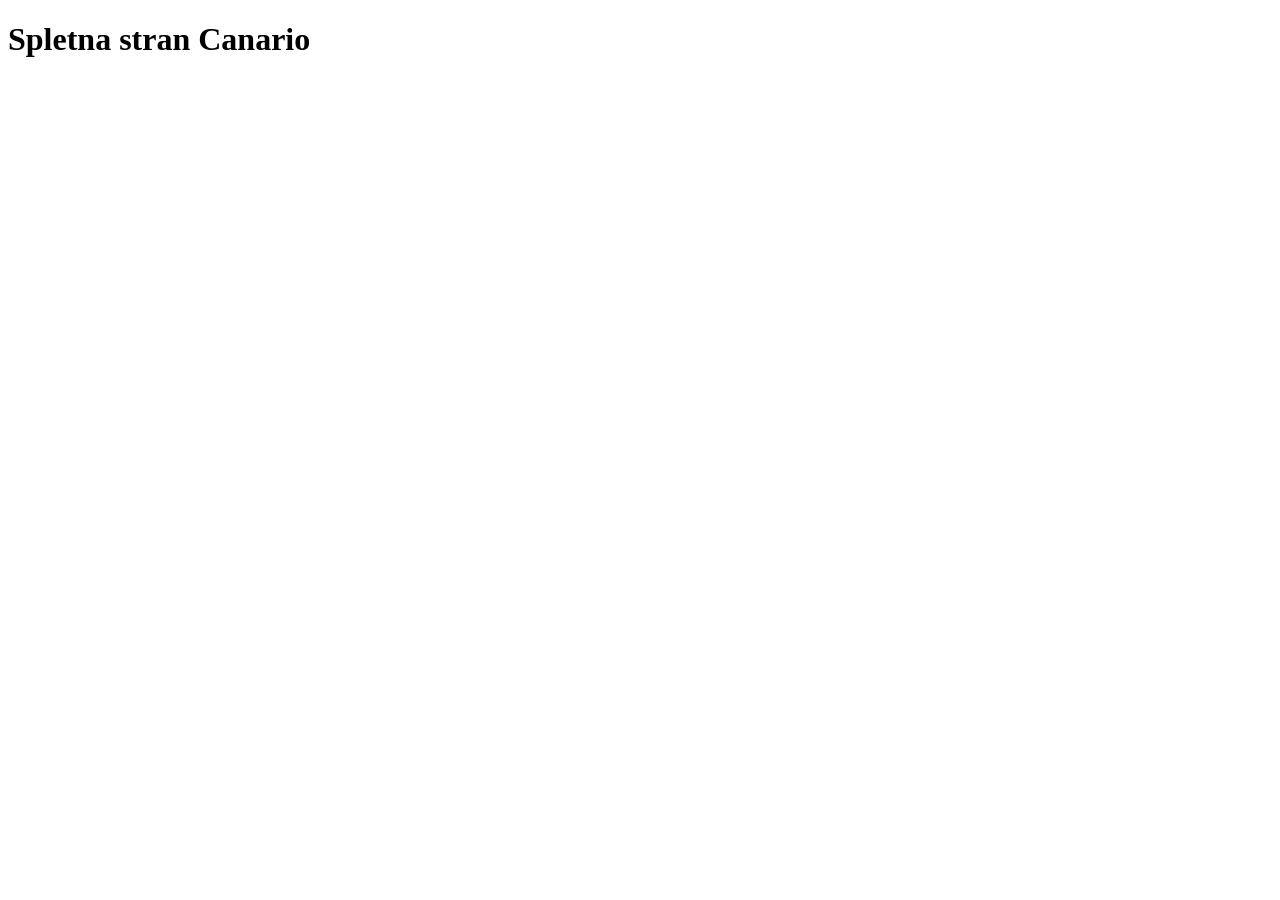
==== index.html @ 7b40530b "first commit" ====
<!DOCTYPE html>
<html lang="en">
<head>
    <meta charset="UTF-8">
    <meta name="viewport" content="width=device-width, initial-scale=1.0">
    <title>Canario</title>
</head>
<body>
    <h1>Spletna stran Canario</h1>
</body>
</html>
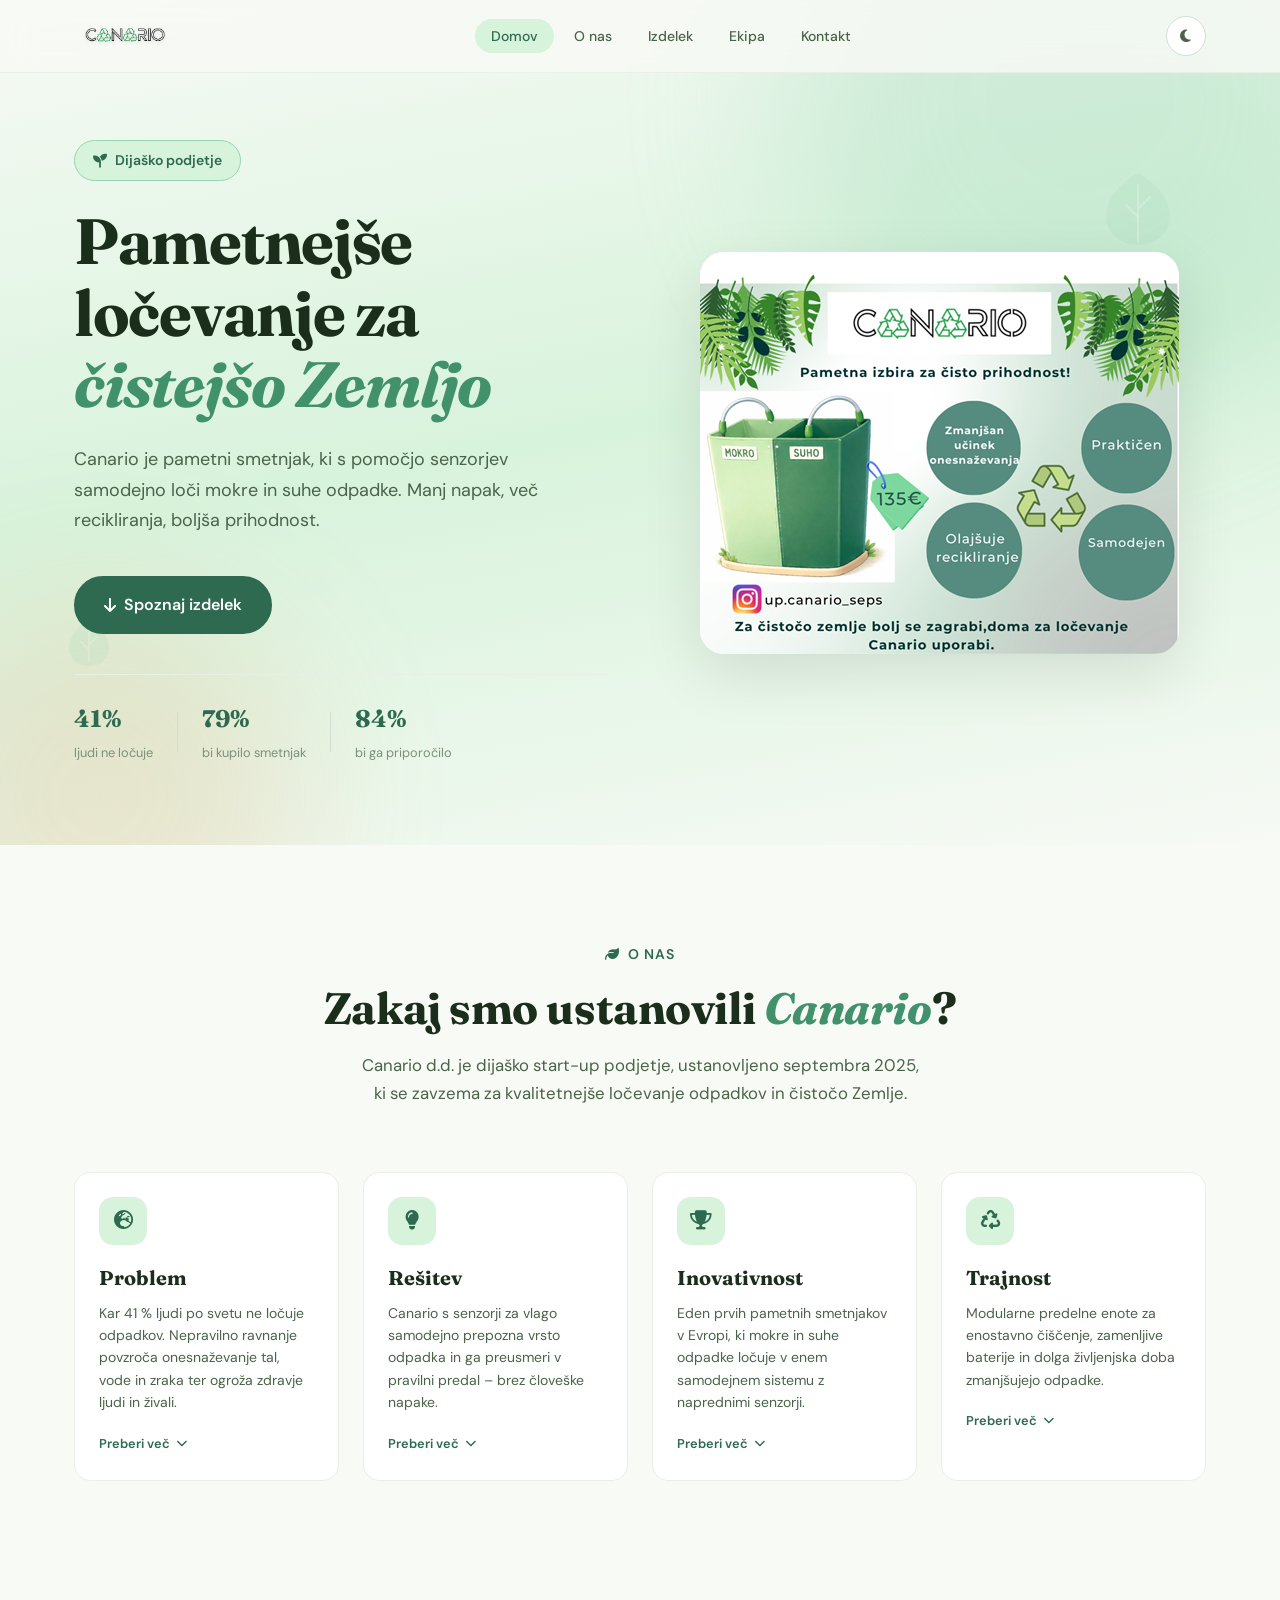
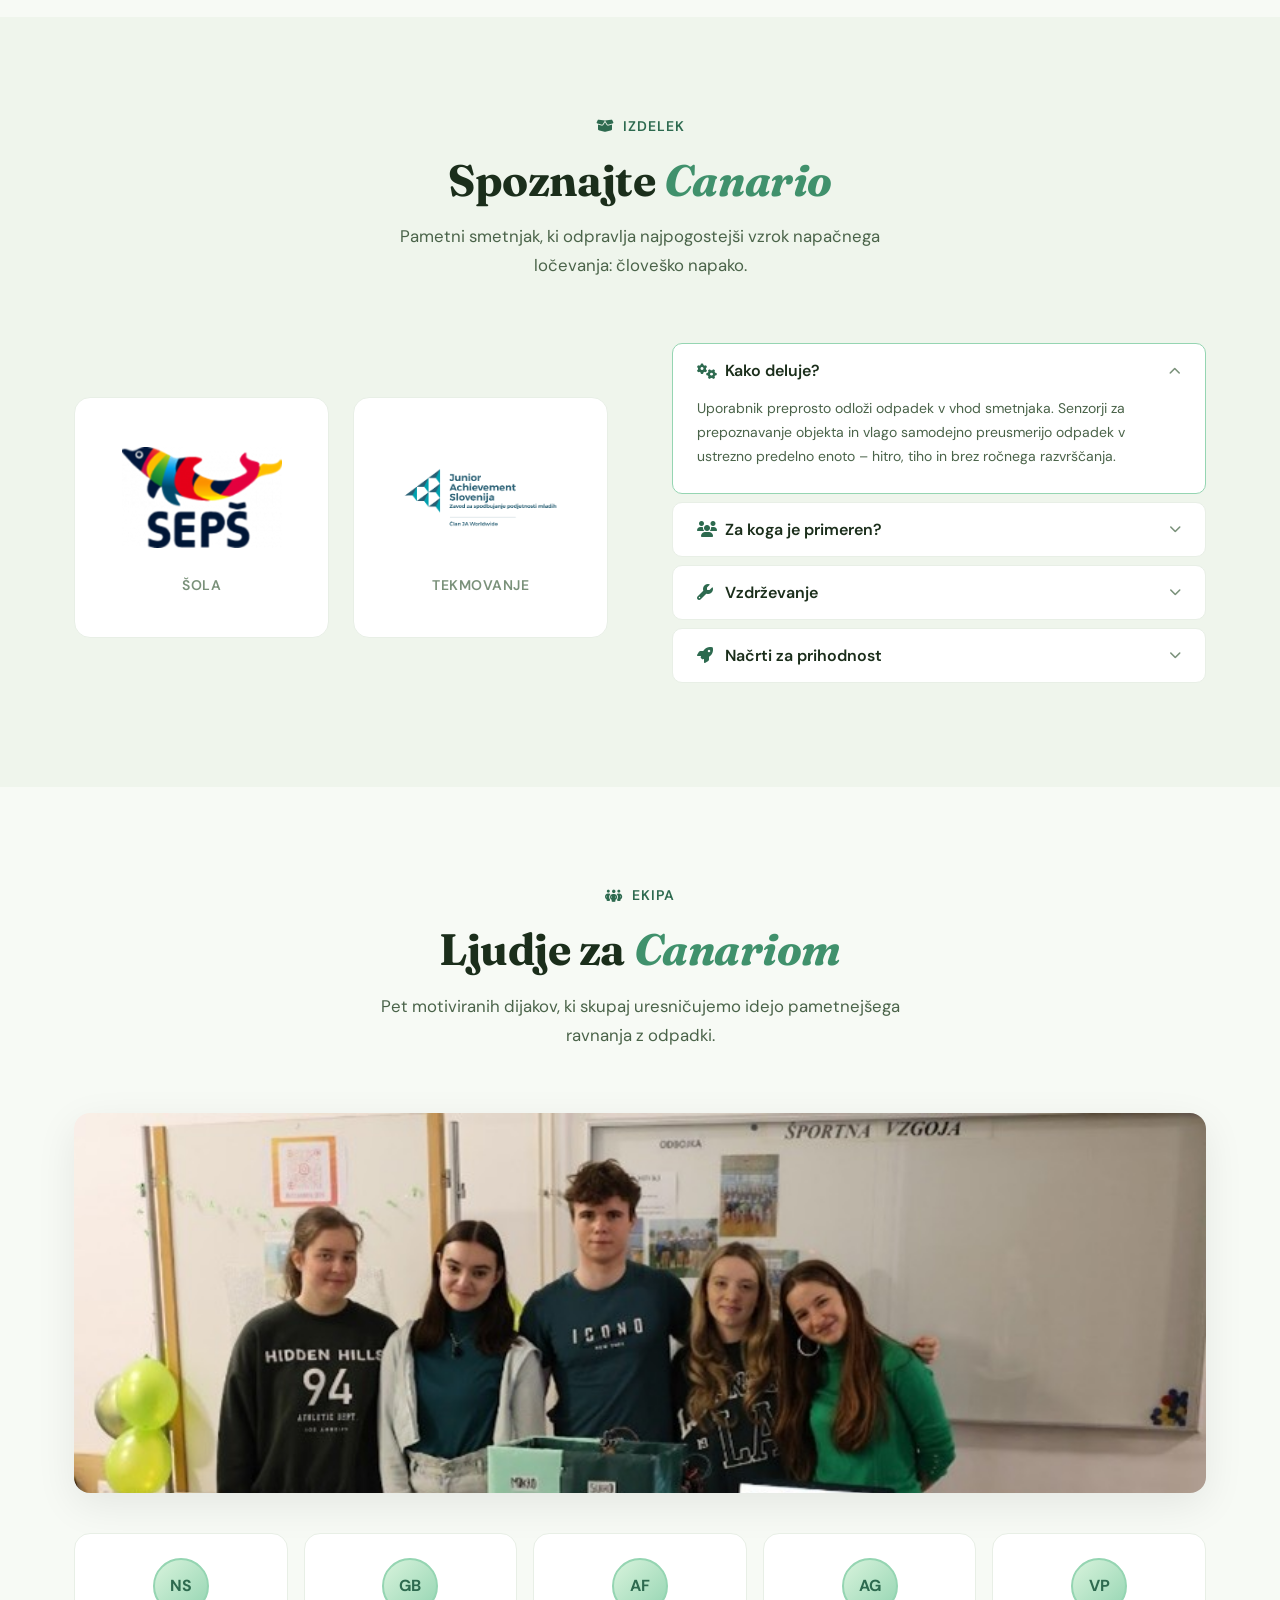
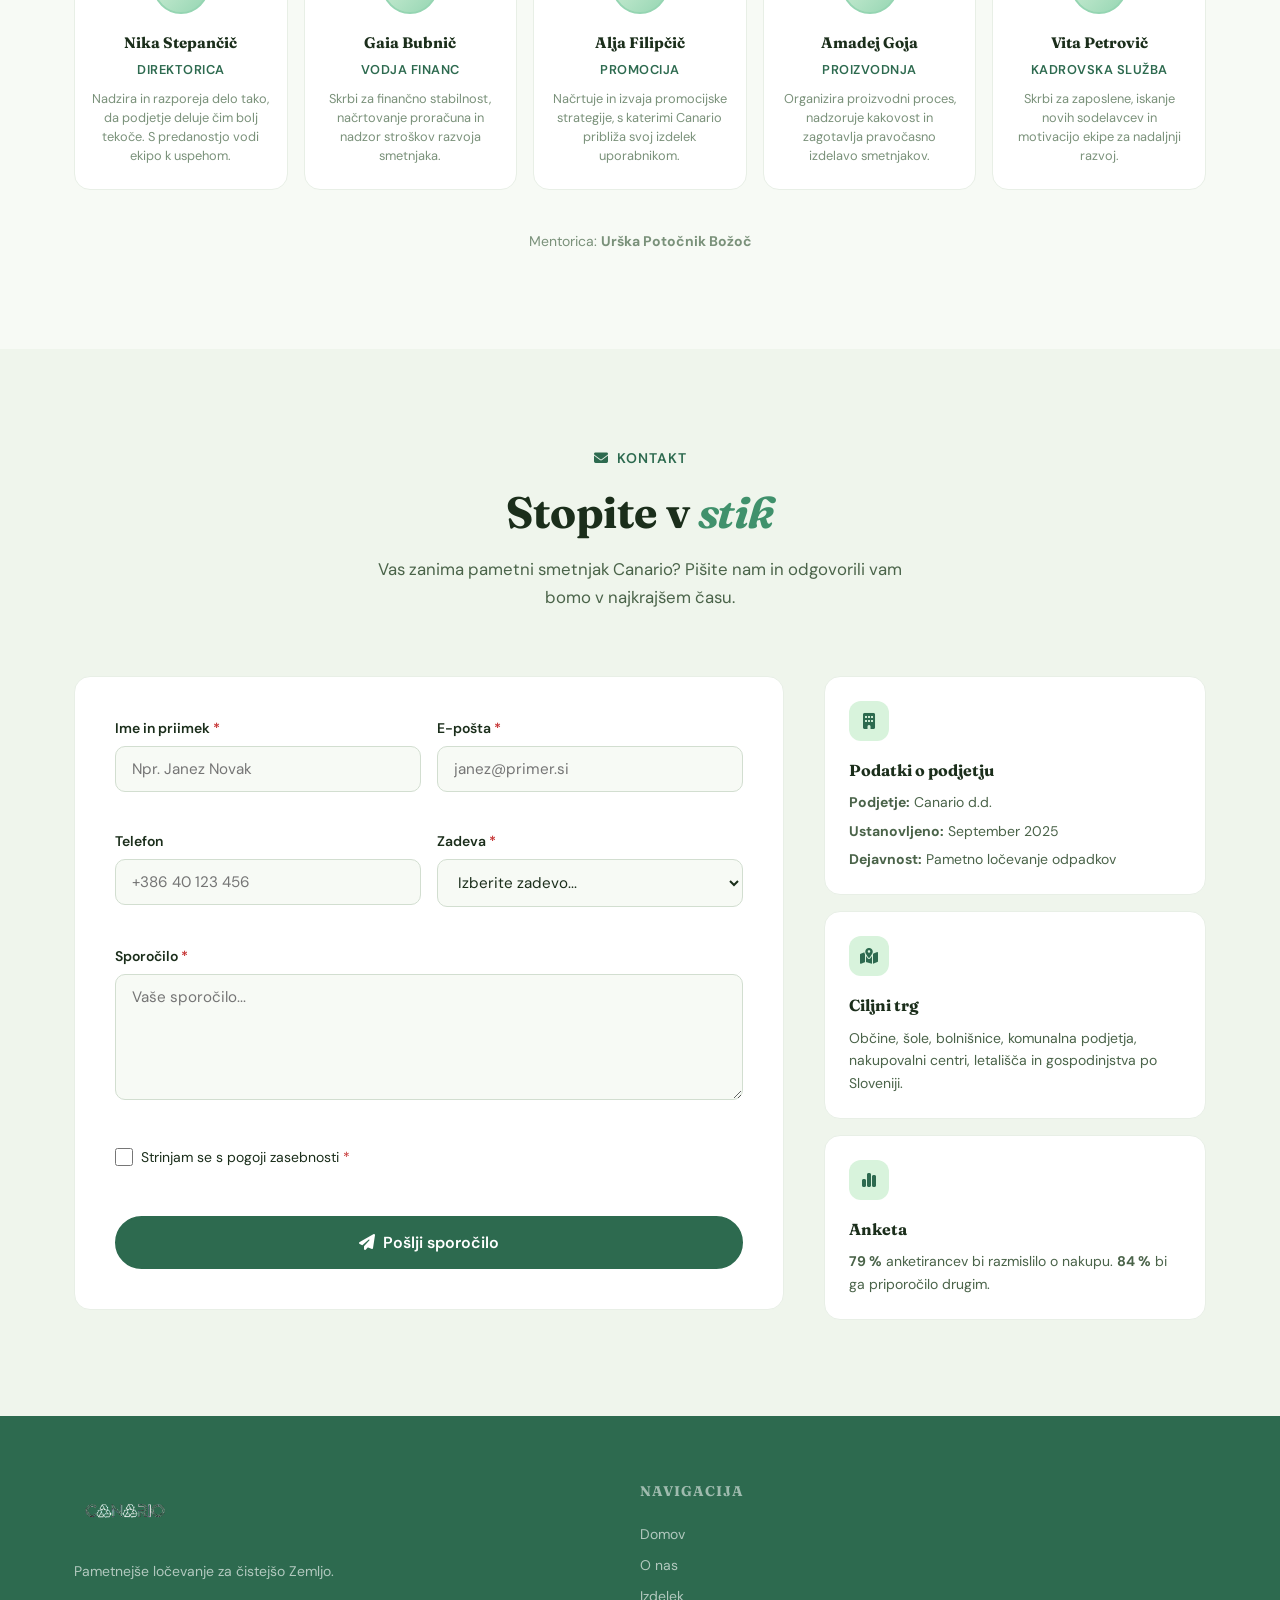
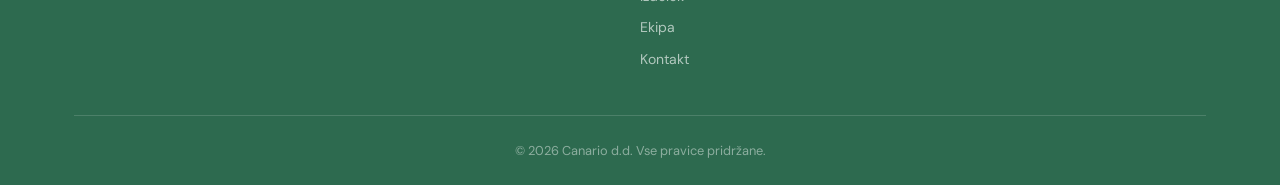
==== commit 24170a09: "canario" ====
--- a/index.html
+++ b/index.html
@@ -1,11 +1,380 @@
 <!DOCTYPE html>
-<html lang="en">
+<html lang="sl" data-theme="light">
 <head>
     <meta charset="UTF-8">
     <meta name="viewport" content="width=device-width, initial-scale=1.0">
-    <title>Canario</title>
+    <title>Canario – Pametni smetnjak za čistejšo Zemljo</title>
+    <link rel="preconnect" href="https://fonts.googleapis.com">
+    <link rel="preconnect" href="https://fonts.gstatic.com" crossorigin>
+    <link href="https://fonts.googleapis.com/css2?family=DM+Sans:ital,wght@0,400;0,500;0,600;0,700;1,400&family=Fraunces:ital,opsz,wght@0,9..144,400;0,9..144,600;0,9..144,700;0,9..144,800;1,9..144,400&display=swap" rel="stylesheet">
+    <link rel="stylesheet" href="https://cdnjs.cloudflare.com/ajax/libs/font-awesome/6.5.1/css/all.min.css">
+    <link rel="stylesheet" href="styles.css">
 </head>
 <body>
-    <h1>Spletna stran Canario</h1>
+
+<!-- ===== HEADER ===== -->
+<header class="header" id="header">
+    <nav class="nav container">
+        <a href="#domov" class="nav__logo">
+            <img src="assets/logo_1-removebg-preview.png" alt="Canario logotip" class="nav__logo-img">
+        </a>
+
+        <ul class="nav__links" id="navLinks">
+            <li><a href="#domov" class="nav__link">Domov</a></li>
+            <li><a href="#o-nas" class="nav__link">O nas</a></li>
+            <li><a href="#izdelek" class="nav__link">Izdelek</a></li>
+            <li><a href="#ekipa" class="nav__link">Ekipa</a></li>
+            <li><a href="#kontakt" class="nav__link">Kontakt</a></li>
+        </ul>
+
+        <div class="nav__actions">
+            <button class="nav__icon-btn" id="themeToggle" aria-label="Preklop teme">
+                <i class="fa-solid fa-moon" id="themeIcon"></i>
+            </button>
+            <button class="nav__hamburger" id="hamburger" aria-label="Odpri meni">
+                <span></span>
+                <span></span>
+                <span></span>
+            </button>
+        </div>
+    </nav>
+</header>
+
+<!-- ===== HERO ===== -->
+<section id="domov" class="hero">
+    <div class="hero__bg-shapes">
+        <div class="hero__blob hero__blob--1"></div>
+        <div class="hero__blob hero__blob--2"></div>
+        <div class="hero__leaf hero__leaf--1">
+            <svg viewBox="0 0 80 80" fill="none"><path d="M40 4C40 4 8 20 8 48c0 16 14 28 32 28s32-12 32-28C72 20 40 4 40 4z" fill="currentColor"/><path d="M40 16v56M28 36l12 12M52 28L40 40" stroke="var(--bg)" stroke-width="2" stroke-linecap="round"/></svg>
+        </div>
+        <div class="hero__leaf hero__leaf--2">
+            <svg viewBox="0 0 60 60" fill="none"><path d="M30 2C30 2 6 14 6 36c0 12 10 22 24 22s24-10 24-22C54 14 30 2 30 2z" fill="currentColor"/><path d="M30 10v42M20 28l10 10M40 22L30 32" stroke="var(--bg)" stroke-width="1.5" stroke-linecap="round"/></svg>
+        </div>
+    </div>
+    <div class="container hero__inner">
+        <div class="hero__text" data-animate="fade-up">
+            <span class="hero__badge"><i class="fa-solid fa-seedling"></i> Dijaško podjetje</span>
+            <h1 class="hero__title">Pametnejše ločevanje za <em>čistejšo Zemljo</em></h1>
+            <p class="hero__desc">Canario je pametni smetnjak, ki s pomočjo senzorjev samodejno loči mokre in suhe odpadke. Manj napak, več recikliranja, boljša prihodnost.</p>
+            <div class="hero__ctas">
+                <a href="#izdelek" class="btn btn--primary">
+                    <i class="fa-solid fa-arrow-down"></i> Spoznaj izdelek
+                </a>
+            </div>
+            <div class="hero__stats">
+                <div class="hero__stat">
+                    <strong>41%</strong>
+                    <span>ljudi ne ločuje</span>
+                </div>
+                <div class="hero__stat-divider"></div>
+                <div class="hero__stat">
+                    <strong>79%</strong>
+                    <span>bi kupilo smetnjak</span>
+                </div>
+                <div class="hero__stat-divider"></div>
+                <div class="hero__stat">
+                    <strong>84%</strong>
+                    <span>bi ga priporočilo</span>
+                </div>
+            </div>
+        </div>
+        <div class="hero__visual" data-animate="fade-up" data-delay="200">
+            <div class="hero__image-wrap">
+                <img src="assets/promo.png" alt="Canario pametni smetnjak">
+            </div>
+        </div>
+    </div>
+</section>
+
+<!-- ===== O NAS ===== -->
+<section id="o-nas" class="section">
+    <div class="container">
+        <div class="section-header" data-animate="fade-up">
+            <span class="section-header__label"><i class="fa-solid fa-leaf"></i> O nas</span>
+            <h2 class="section-header__title">Zakaj smo ustanovili <em>Canario</em>?</h2>
+            <p class="section-header__desc">Canario d.d. je dijaško start-up podjetje, ustanovljeno septembra 2025, ki se zavzema za kvalitetnejše ločevanje odpadkov in čistočo Zemlje.</p>
+        </div>
+
+        <div class="features-grid" data-animate="fade-up" data-delay="100">
+            <div class="feature-card">
+                <div class="feature-card__icon">
+                    <i class="fa-solid fa-earth-europe"></i>
+                </div>
+                <h3 class="feature-card__title">Problem</h3>
+                <p class="feature-card__text">Kar 41 % ljudi po svetu ne ločuje odpadkov. Nepravilno ravnanje povzroča onesnaževanje tal, vode in zraka ter ogroža zdravje ljudi in živali.</p>
+                <button class="feature-card__toggle" data-toggle="problem-detail">Preberi več <i class="fa-solid fa-chevron-down"></i></button>
+                <div class="feature-card__detail" id="problem-detail">
+                    <p>Ko se različni odpadki mešajo in razpadajo na odlagališčih ali v naravi, iz njih nastanejo škodljive snovi, ki poniknejo v zemljo. Dež lahko iz mešanih odpadkov izpira kemikalije, ki nato pridejo v podtalnico, reke ali morje. Živali lahko pridejo v stik z odpadki, jih zaužijejo ali se vanje zapletejo.</p>
+                </div>
+            </div>
+            <div class="feature-card">
+                <div class="feature-card__icon">
+                    <i class="fa-solid fa-lightbulb"></i>
+                </div>
+                <h3 class="feature-card__title">Rešitev</h3>
+                <p class="feature-card__text">Canario s senzorji za vlago samodejno prepozna vrsto odpadka in ga preusmeri v pravilni predal – brez človeške napake.</p>
+                <button class="feature-card__toggle" data-toggle="resitev-detail">Preberi več <i class="fa-solid fa-chevron-down"></i></button>
+                <div class="feature-card__detail" id="resitev-detail">
+                    <p>Uporabnik preprosto odloži odpadek v vhod smetnjaka, senzorji pa ga samodejno preusmerijo v ustrezno predelno enoto. Sistem deluje hitro, tiho in brez potrebe po ročnem razvrščanju. Primeren je za domačo rabo, šole, bolnišnice, pisarne in javne ustanove.</p>
+                </div>
+            </div>
+            <div class="feature-card">
+                <div class="feature-card__icon">
+                    <i class="fa-solid fa-trophy"></i>
+                </div>
+                <h3 class="feature-card__title">Inovativnost</h3>
+                <p class="feature-card__text">Eden prvih pametnih smetnjakov v Evropi, ki mokre in suhe odpadke ločuje v enem samodejnem sistemu z naprednimi senzorji.</p>
+                <button class="feature-card__toggle" data-toggle="inovativnost-detail">Preberi več <i class="fa-solid fa-chevron-down"></i></button>
+                <div class="feature-card__detail" id="inovativnost-detail">
+                    <p>Canario je eden prvih pametnih smetnjakov, ki ločevanje mokre in suhe odpadke v enem samodejnem sistemu. Napredni senzorji omogočajo natančno prepoznavanje odpadkov. Prilagodljiv dizajn omogoča uporabo v majhnih gospodinjstvih in v večjih ustanovah.</p>
+                </div>
+            </div>
+            <div class="feature-card">
+                <div class="feature-card__icon">
+                    <i class="fa-solid fa-recycle"></i>
+                </div>
+                <h3 class="feature-card__title">Trajnost</h3>
+                <p class="feature-card__text">Modularne predelne enote za enostavno čiščenje, zamenljive baterije in dolga življenjska doba zmanjšujejo odpadke.</p>
+                <button class="feature-card__toggle" data-toggle="trajnost-detail">Preberi več <i class="fa-solid fa-chevron-down"></i></button>
+                <div class="feature-card__detail" id="trajnost-detail">
+                    <p>Predelne enote so modularne – hitro in preprosto se jih odstrani za praznjenje ali čiščenje. Napredna tehnologija deluje na baterije, ki jih je mogoče zamenjati, kar zagotavlja zanesljiv sistem skozi leta uporabe.</p>
+                </div>
+            </div>
+        </div>
+
+    </div>
+</section>
+
+<!-- ===== IZDELEK ===== -->
+<section id="izdelek" class="section section--tinted">
+    <div class="container">
+        <div class="section-header" data-animate="fade-up">
+            <span class="section-header__label"><i class="fa-solid fa-box-open"></i> Izdelek</span>
+            <h2 class="section-header__title">Spoznajte <em>Canario</em></h2>
+            <p class="section-header__desc">Pametni smetnjak, ki odpravlja najpogostejši vzrok napačnega ločevanja: človeško napako.</p>
+        </div>
+
+        <div class="product-layout" data-animate="fade-up" data-delay="100">
+            <div class="product-image">
+                <div class="product-image__logos">
+                    <div class="product-image__logo-item">
+                        <img src="assets/sola.png" alt="Šola">
+                        <span>Šola</span>
+                    </div>
+                    <div class="product-image__logo-item">
+                        <img src="assets/tekmovanje.png" alt="Tekmovanje">
+                        <span>Tekmovanje</span>
+                    </div>
+                </div>
+            </div>
+
+            <div class="product-details">
+                <div class="product-accordion">
+                    <div class="accordion-item active">
+                        <button class="accordion-item__header">
+                            <span><i class="fa-solid fa-gears"></i> Kako deluje?</span>
+                            <i class="fa-solid fa-chevron-down accordion-item__arrow"></i>
+                        </button>
+                        <div class="accordion-item__body">
+                            <p>Uporabnik preprosto odloži odpadek v vhod smetnjaka. Senzorji za prepoznavanje objekta in vlago samodejno preusmerijo odpadek v ustrezno predelno enoto – hitro, tiho in brez ročnega razvrščanja.</p>
+                        </div>
+                    </div>
+                    <div class="accordion-item">
+                        <button class="accordion-item__header">
+                            <span><i class="fa-solid fa-users"></i> Za koga je primeren?</span>
+                            <i class="fa-solid fa-chevron-down accordion-item__arrow"></i>
+                        </button>
+                        <div class="accordion-item__body">
+                            <p>Za domačo rabo, šole, bolnišnice, pisarne, javne ustanove, nakupovalne centre, letališča in velika podjetja. Prilagodljiv dizajn omogoča uporabo v različnih okoljih.</p>
+                        </div>
+                    </div>
+                    <div class="accordion-item">
+                        <button class="accordion-item__header">
+                            <span><i class="fa-solid fa-wrench"></i> Vzdrževanje</span>
+                            <i class="fa-solid fa-chevron-down accordion-item__arrow"></i>
+                        </button>
+                        <div class="accordion-item__body">
+                            <p>Modularne predelne enote za hitro praznjenje in čiščenje. Zamenljive baterije zagotavljajo dolgoročno zanesljivost sistema senzorjev.</p>
+                        </div>
+                    </div>
+                    <div class="accordion-item">
+                        <button class="accordion-item__header">
+                            <span><i class="fa-solid fa-rocket"></i> Načrti za prihodnost</span>
+                            <i class="fa-solid fa-chevron-down accordion-item__arrow"></i>
+                        </button>
+                        <div class="accordion-item__body">
+                            <p>Nadgradnja z umetno inteligenco za ločevanje suhih odpadkov na plastiko in papir – še natančnejše razvrščanje odpadkov.</p>
+                        </div>
+                    </div>
+                </div>
+            </div>
+        </div>
+    </div>
+</section>
+
+<!-- ===== EKIPA ===== -->
+<section id="ekipa" class="section">
+    <div class="container">
+        <div class="section-header" data-animate="fade-up">
+            <span class="section-header__label"><i class="fa-solid fa-people-group"></i> Ekipa</span>
+            <h2 class="section-header__title">Ljudje za <em>Canariom</em></h2>
+            <p class="section-header__desc">Pet motiviranih dijakov, ki skupaj uresničujemo idejo pametnejšega ravnanja z odpadki.</p>
+        </div>
+
+        <div class="team-photo" data-animate="fade-up" data-delay="100">
+            <img src="assets/ekipa.jpg" alt="Ekipa Canario">
+        </div>
+
+        <div class="team-grid" data-animate="fade-up" data-delay="200">
+            <div class="team-card">
+                <div class="team-card__avatar">NS</div>
+                <h3 class="team-card__name">Nika Stepančič</h3>
+                <span class="team-card__role">Direktorica</span>
+                <p class="team-card__bio">Nadzira in razporeja delo tako, da podjetje deluje čim bolj tekoče. S predanostjo vodi ekipo k uspehom.</p>
+            </div>
+            <div class="team-card">
+                <div class="team-card__avatar">GB</div>
+                <h3 class="team-card__name">Gaia Bubnič</h3>
+                <span class="team-card__role">Vodja financ</span>
+                <p class="team-card__bio">Skrbi za finančno stabilnost, načrtovanje proračuna in nadzor stroškov razvoja smetnjaka.</p>
+            </div>
+            <div class="team-card">
+                <div class="team-card__avatar">AF</div>
+                <h3 class="team-card__name">Alja Filipčič</h3>
+                <span class="team-card__role">Promocija</span>
+                <p class="team-card__bio">Načrtuje in izvaja promocijske strategije, s katerimi Canario približa svoj izdelek uporabnikom.</p>
+            </div>
+            <div class="team-card">
+                <div class="team-card__avatar">AG</div>
+                <h3 class="team-card__name">Amadej Goja</h3>
+                <span class="team-card__role">Proizvodnja</span>
+                <p class="team-card__bio">Organizira proizvodni proces, nadzoruje kakovost in zagotavlja pravočasno izdelavo smetnjakov.</p>
+            </div>
+            <div class="team-card">
+                <div class="team-card__avatar">VP</div>
+                <h3 class="team-card__name">Vita Petrovič</h3>
+                <span class="team-card__role">Kadrovska služba</span>
+                <p class="team-card__bio">Skrbi za zaposlene, iskanje novih sodelavcev in motivacijo ekipe za nadaljnji razvoj.</p>
+            </div>
+        </div>
+
+        <p class="team-mentor" data-animate="fade-up" data-delay="300">Mentorica: <strong>Urška Potočnik Božoč</strong></p>
+    </div>
+</section>
+
+<!-- ===== KONTAKT ===== -->
+<section id="kontakt" class="section section--tinted">
+    <div class="container">
+        <div class="section-header" data-animate="fade-up">
+            <span class="section-header__label"><i class="fa-solid fa-envelope"></i> Kontakt</span>
+            <h2 class="section-header__title">Stopite v <em>stik</em></h2>
+            <p class="section-header__desc">Vas zanima pametni smetnjak Canario? Pišite nam in odgovorili vam bomo v najkrajšem času.</p>
+        </div>
+
+        <div class="contact-layout" data-animate="fade-up" data-delay="100">
+            <form class="contact-form" id="contactForm" novalidate>
+                <div class="form-row">
+                    <div class="form-group">
+                        <label for="name">Ime in priimek <span class="required">*</span></label>
+                        <input type="text" id="name" name="name" placeholder="Npr. Janez Novak" required>
+                        <span class="form-error" id="nameError"></span>
+                    </div>
+                    <div class="form-group">
+                        <label for="email">E-pošta <span class="required">*</span></label>
+                        <input type="email" id="email" name="email" placeholder="janez@primer.si" required>
+                        <span class="form-error" id="emailError"></span>
+                    </div>
+                </div>
+
+                <div class="form-row">
+                    <div class="form-group">
+                        <label for="phone">Telefon</label>
+                        <input type="tel" id="phone" name="phone" placeholder="+386 40 123 456">
+                        <span class="form-error" id="phoneError"></span>
+                    </div>
+                    <div class="form-group">
+                        <label for="subject">Zadeva <span class="required">*</span></label>
+                        <select id="subject" name="subject" required>
+                            <option value="">Izberite zadevo...</option>
+                            <option value="info">Splošne informacije</option>
+                            <option value="nakup">Nakup izdelka</option>
+                            <option value="sodelovanje">Poslovno sodelovanje</option>
+                            <option value="mediji">Mediji in PR</option>
+                            <option value="drugo">Drugo</option>
+                        </select>
+                        <span class="form-error" id="subjectError"></span>
+                    </div>
+                </div>
+
+                <div class="form-group">
+                    <label for="message">Sporočilo <span class="required">*</span></label>
+                    <textarea id="message" name="message" rows="5" placeholder="Vaše sporočilo..." required></textarea>
+                    <span class="form-error" id="messageError"></span>
+                </div>
+
+                <div class="form-group form-group--checkbox">
+                    <input type="checkbox" id="privacy" name="privacy" required>
+                    <label for="privacy">Strinjam se s pogoji zasebnosti <span class="required">*</span></label>
+                    <span class="form-error" id="privacyError"></span>
+                </div>
+
+                <button type="submit" class="btn btn--primary btn--full">
+                    <i class="fa-solid fa-paper-plane"></i> Pošlji sporočilo
+                </button>
+                <div class="form-success" id="formSuccess">
+                    <i class="fa-solid fa-circle-check"></i> Sporočilo je bilo uspešno poslano! Hvala za vaše zanimanje.
+                </div>
+            </form>
+
+            <div class="contact-sidebar">
+                <div class="contact-card">
+                    <div class="contact-card__icon"><i class="fa-solid fa-building"></i></div>
+                    <h3>Podatki o podjetju</h3>
+                    <ul>
+                        <li><strong>Podjetje:</strong> Canario d.d.</li>
+                        <li><strong>Ustanovljeno:</strong> September 2025</li>
+                        <li><strong>Dejavnost:</strong> Pametno ločevanje odpadkov</li>
+                    </ul>
+                </div>
+                <div class="contact-card">
+                    <div class="contact-card__icon"><i class="fa-solid fa-map-location-dot"></i></div>
+                    <h3>Ciljni trg</h3>
+                    <p>Občine, šole, bolnišnice, komunalna podjetja, nakupovalni centri, letališča in gospodinjstva po Sloveniji.</p>
+                </div>
+                <div class="contact-card">
+                    <div class="contact-card__icon"><i class="fa-solid fa-chart-simple"></i></div>
+                    <h3>Anketa</h3>
+                    <p><strong>79 %</strong> anketirancev bi razmislilo o nakupu. <strong>84 %</strong> bi ga priporočilo drugim.</p>
+                </div>
+            </div>
+        </div>
+    </div>
+</section>
+
+<!-- ===== FOOTER ===== -->
+<footer class="footer">
+    <div class="container">
+        <div class="footer__top">
+            <div class="footer__brand">
+                <img src="assets/logo_1-removebg-preview.png" alt="Canario" class="footer__logo">
+                <p>Pametnejše ločevanje za čistejšo Zemljo.</p>
+            </div>
+            <div class="footer__nav">
+                <h4>Navigacija</h4>
+                <a href="#domov">Domov</a>
+                <a href="#o-nas">O nas</a>
+                <a href="#izdelek">Izdelek</a>
+                <a href="#ekipa">Ekipa</a>
+                <a href="#kontakt">Kontakt</a>
+            </div>
+        </div>
+        <div class="footer__bottom">
+            <p>&copy; 2026 Canario d.d. Vse pravice pridržane.</p>
+        </div>
+    </div>
+</footer>
+
+<script src="script.js"></script>
 </body>
-</html>+</html>
--- a/styles.css
+++ b/styles.css
@@ -0,0 +1,1578 @@
+/* ================================================
+   CANARIO – Eco Design System
+   Organic, nature-inspired, sustainability-first
+   ================================================ */
+
+/* ===== RESET ===== */
+*, *::before, *::after {
+    margin: 0;
+    padding: 0;
+    box-sizing: border-box;
+}
+
+/* ===== DESIGN TOKENS ===== */
+:root {
+    /* Color — Nature palette */
+    --c-primary: #2D6A4F;
+    --c-primary-vibrant: #40916C;
+    --c-primary-light: #52B788;
+    --c-primary-lighter: #95D5B2;
+    --c-primary-lightest: #D8F3DC;
+    --c-accent: #C17817;
+    --c-accent-light: #DDA15E;
+    --c-accent-glow: #FEFAE0;
+
+    /* Surfaces */
+    --bg: #F7FAF5;
+    --bg-tinted: #EFF5EC;
+    --surface: #FFFFFF;
+    --surface-hover: #F0F5ED;
+    --border: #D2DED0;
+    --border-light: #E8EFE6;
+
+    /* Text */
+    --text: #1B2E1B;
+    --text-secondary: #4A6349;
+    --text-muted: #7A917A;
+    --text-inverse: #F7FAF5;
+
+    /* Feedback */
+    --danger: #C53030;
+    --danger-bg: #FFF5F5;
+    --success: #2D6A4F;
+    --success-bg: #D8F3DC;
+
+    /* Dark mode surfaces */
+    --dark-bg: #0D1F16;
+    --dark-surface: #162B1E;
+    --dark-border: #274D36;
+
+    /* Typography */
+    --ff-display: 'Fraunces', Georgia, serif;
+    --ff-body: 'DM Sans', system-ui, -apple-system, sans-serif;
+
+    --fs-hero: clamp(2.5rem, 5vw, 4rem);
+    --fs-h2: clamp(1.75rem, 3.5vw, 2.75rem);
+    --fs-h3: 1.25rem;
+    --fs-body: 1rem;
+    --fs-small: 0.875rem;
+    --fs-xs: 0.8rem;
+
+    /* Spacing */
+    --space-xs: 4px;
+    --space-sm: 8px;
+    --space-md: 16px;
+    --space-lg: 24px;
+    --space-xl: 40px;
+    --space-2xl: 64px;
+    --space-3xl: 96px;
+
+    /* Shapes */
+    --radius: 16px;
+    --radius-sm: 10px;
+    --radius-xs: 6px;
+    --radius-full: 100px;
+
+    /* Shadows */
+    --shadow-sm: 0 1px 3px rgba(0, 0, 0, 0.06);
+    --shadow: 0 4px 16px rgba(0, 0, 0, 0.06);
+    --shadow-lg: 0 12px 40px rgba(0, 0, 0, 0.08);
+    --shadow-xl: 0 20px 60px rgba(0, 0, 0, 0.1);
+    --shadow-green: 0 8px 32px rgba(45, 106, 79, 0.15);
+
+    /* Motion */
+    --ease: cubic-bezier(0.4, 0, 0.2, 1);
+    --duration: 0.3s;
+    --duration-slow: 0.5s;
+}
+
+/* ===== DARK MODE ===== */
+[data-theme="dark"] {
+    --bg: #0D1F16;
+    --bg-tinted: #132A1C;
+    --surface: #1A3525;
+    --surface-hover: #21402E;
+    --border: #2A5239;
+    --border-light: #234430;
+
+    --text: #E8F5E8;
+    --text-secondary: #B5D4B5;
+    --text-muted: #7FA87F;
+    --text-inverse: #0D1F16;
+
+    --danger-bg: #2D1515;
+    --success-bg: #1A3525;
+
+    --c-primary-lightest: #1A3525;
+    --c-accent-glow: #2A2010;
+}
+
+/* ===== BASE ===== */
+html {
+    scroll-behavior: smooth;
+    scroll-padding-top: 80px;
+}
+
+body {
+    font-family: var(--ff-body);
+    background: var(--bg);
+    color: var(--text);
+    line-height: 1.65;
+    font-size: var(--fs-body);
+    -webkit-font-smoothing: antialiased;
+    transition: background var(--duration) var(--ease), color var(--duration) var(--ease);
+}
+
+img { max-width: 100%; display: block; }
+a { color: inherit; text-decoration: none; }
+ul { list-style: none; }
+button { font-family: inherit; }
+
+.container {
+    max-width: 1180px;
+    margin: 0 auto;
+    padding: 0 var(--space-lg);
+}
+
+/* ===== TYPOGRAPHY ===== */
+h1, h2, h3 { font-family: var(--ff-display); }
+
+em {
+    font-style: italic;
+    color: var(--c-primary-vibrant);
+}
+
+[data-theme="dark"] em {
+    color: var(--c-primary-light);
+}
+
+/* ===== BUTTONS ===== */
+.btn {
+    display: inline-flex;
+    align-items: center;
+    gap: var(--space-sm);
+    padding: 14px 28px;
+    border-radius: var(--radius-full);
+    font-weight: 600;
+    font-size: var(--fs-body);
+    cursor: pointer;
+    border: 2px solid transparent;
+    transition: all var(--duration) var(--ease);
+    text-align: center;
+    justify-content: center;
+}
+
+.btn--primary {
+    background: var(--c-primary);
+    color: #fff;
+    border-color: var(--c-primary);
+}
+
+.btn--primary:hover {
+    background: var(--c-primary-vibrant);
+    border-color: var(--c-primary-vibrant);
+    transform: translateY(-2px);
+    box-shadow: var(--shadow-green);
+}
+
+.btn--outline {
+    background: transparent;
+    color: var(--c-primary);
+    border-color: var(--border);
+}
+
+.btn--outline:hover {
+    border-color: var(--c-primary);
+    background: var(--c-primary-lightest);
+}
+
+.btn--sm {
+    padding: 10px 20px;
+    font-size: var(--fs-small);
+}
+
+.btn--full {
+    width: 100%;
+}
+
+/* ===== HEADER ===== */
+.header {
+    position: fixed;
+    top: 0;
+    left: 0;
+    right: 0;
+    z-index: 200;
+    background: rgba(247, 250, 245, 0.85);
+    backdrop-filter: blur(16px);
+    -webkit-backdrop-filter: blur(16px);
+    border-bottom: 1px solid var(--border-light);
+    transition: background var(--duration) var(--ease), border-color var(--duration) var(--ease);
+}
+
+[data-theme="dark"] .header {
+    background: rgba(13, 31, 22, 0.88);
+}
+
+.header.scrolled {
+    box-shadow: var(--shadow-sm);
+}
+
+.nav {
+    display: flex;
+    align-items: center;
+    justify-content: space-between;
+    height: 72px;
+}
+
+.nav__logo {
+    display: flex;
+    align-items: center;
+    flex-shrink: 0;
+}
+
+.nav__logo-img {
+    height: 64px;
+    width: auto;
+    object-fit: contain;
+    filter: drop-shadow(0 1px 2px rgba(0,0,0,0.15));
+}
+
+[data-theme="dark"] .nav__logo-img {
+    filter: brightness(0) invert(1);
+}
+
+.nav__links {
+    display: flex;
+    gap: 4px;
+}
+
+.nav__link {
+    padding: 8px 16px;
+    border-radius: var(--radius-full);
+    font-weight: 500;
+    font-size: var(--fs-small);
+    color: var(--text-secondary);
+    transition: all var(--duration) var(--ease);
+    white-space: nowrap;
+}
+
+.nav__link:hover,
+.nav__link.active {
+    background: var(--c-primary-lightest);
+    color: var(--c-primary);
+}
+
+.nav__actions {
+    display: flex;
+    align-items: center;
+    gap: var(--space-sm);
+}
+
+.nav__icon-btn {
+    width: 40px;
+    height: 40px;
+    display: flex;
+    align-items: center;
+    justify-content: center;
+    border-radius: 50%;
+    border: 1px solid var(--border);
+    background: var(--surface);
+    color: var(--text-secondary);
+    cursor: pointer;
+    font-size: 0.9rem;
+    transition: all var(--duration) var(--ease);
+}
+
+.nav__icon-btn:hover {
+    border-color: var(--c-primary);
+    color: var(--c-primary);
+    background: var(--c-primary-lightest);
+}
+
+.nav__hamburger {
+    display: none;
+    flex-direction: column;
+    gap: 5px;
+    background: none;
+    border: none;
+    cursor: pointer;
+    padding: 8px;
+}
+
+.nav__hamburger span {
+    width: 22px;
+    height: 2px;
+    background: var(--text);
+    border-radius: 2px;
+    transition: all var(--duration) var(--ease);
+}
+
+.nav__hamburger.active span:nth-child(1) {
+    transform: rotate(45deg) translate(5px, 5px);
+}
+
+.nav__hamburger.active span:nth-child(2) { opacity: 0; }
+
+.nav__hamburger.active span:nth-child(3) {
+    transform: rotate(-45deg) translate(5px, -5px);
+}
+
+/* ===== SEARCH OVERLAY ===== */
+.search-overlay {
+    position: fixed;
+    inset: 0;
+    z-index: 300;
+    background: rgba(13, 31, 22, 0.6);
+    backdrop-filter: blur(8px);
+    display: flex;
+    align-items: flex-start;
+    justify-content: center;
+    padding-top: 120px;
+    opacity: 0;
+    visibility: hidden;
+    transition: all var(--duration) var(--ease);
+}
+
+.search-overlay.open {
+    opacity: 1;
+    visibility: visible;
+}
+
+.search-overlay__inner {
+    background: var(--surface);
+    border-radius: var(--radius);
+    padding: var(--space-xl);
+    width: 90%;
+    max-width: 640px;
+    box-shadow: var(--shadow-xl);
+    transform: translateY(-20px);
+    transition: transform var(--duration) var(--ease);
+}
+
+.search-overlay.open .search-overlay__inner {
+    transform: translateY(0);
+}
+
+.search-overlay__close {
+    position: absolute;
+    top: var(--space-md);
+    right: var(--space-md);
+    width: 36px;
+    height: 36px;
+    border-radius: 50%;
+    border: 1px solid var(--border);
+    background: var(--surface);
+    cursor: pointer;
+    display: flex;
+    align-items: center;
+    justify-content: center;
+    color: var(--text-muted);
+    font-size: 1.1rem;
+    transition: all var(--duration) var(--ease);
+}
+
+.search-overlay__close:hover {
+    border-color: var(--danger);
+    color: var(--danger);
+}
+
+.search-overlay__field {
+    display: flex;
+    align-items: center;
+    gap: var(--space-md);
+    padding: var(--space-md) 0;
+    border-bottom: 2px solid var(--border-light);
+    margin-bottom: var(--space-lg);
+}
+
+.search-overlay__field i {
+    color: var(--text-muted);
+    font-size: 1.2rem;
+}
+
+.search-overlay__field input {
+    flex: 1;
+    border: none;
+    background: none;
+    font-family: inherit;
+    font-size: 1.15rem;
+    color: var(--text);
+    outline: none;
+}
+
+.search-overlay__field input::placeholder {
+    color: var(--text-muted);
+}
+
+.search-overlay__results {
+    max-height: 320px;
+    overflow-y: auto;
+}
+
+.search-result {
+    padding: var(--space-md);
+    border-radius: var(--radius-sm);
+    cursor: pointer;
+    transition: background var(--duration) var(--ease);
+}
+
+.search-result:hover {
+    background: var(--c-primary-lightest);
+}
+
+.search-result__section {
+    font-size: var(--fs-xs);
+    color: var(--c-primary);
+    font-weight: 600;
+    text-transform: uppercase;
+    letter-spacing: 0.5px;
+    margin-bottom: 4px;
+}
+
+.search-result__text {
+    font-size: var(--fs-small);
+    color: var(--text-secondary);
+    line-height: 1.5;
+}
+
+.search-result__text mark {
+    background: var(--c-accent-glow);
+    color: var(--c-accent);
+    border-radius: 2px;
+    padding: 0 2px;
+}
+
+.search-no-results {
+    text-align: center;
+    padding: var(--space-xl);
+    color: var(--text-muted);
+}
+
+/* ===== HERO ===== */
+.hero {
+    position: relative;
+    padding: 140px 0 80px;
+    overflow: hidden;
+    background: linear-gradient(170deg, var(--bg) 0%, var(--c-primary-lightest) 50%, var(--bg) 100%);
+}
+
+.hero__bg-shapes {
+    position: absolute;
+    inset: 0;
+    pointer-events: none;
+    overflow: hidden;
+}
+
+.hero__blob {
+    position: absolute;
+    border-radius: 50%;
+    filter: blur(80px);
+    opacity: 0.3;
+}
+
+.hero__blob--1 {
+    width: 600px;
+    height: 600px;
+    background: var(--c-primary-lighter);
+    top: -200px;
+    right: -100px;
+}
+
+.hero__blob--2 {
+    width: 400px;
+    height: 400px;
+    background: var(--c-accent-light);
+    bottom: -150px;
+    left: -100px;
+    opacity: 0.2;
+}
+
+.hero__leaf {
+    position: absolute;
+    color: var(--c-primary-lighter);
+    opacity: 0.15;
+    animation: leafFloat 8s ease-in-out infinite;
+}
+
+.hero__leaf--1 {
+    width: 80px;
+    top: 20%;
+    right: 8%;
+    animation-delay: -2s;
+}
+
+.hero__leaf--2 {
+    width: 50px;
+    bottom: 20%;
+    left: 5%;
+    animation-delay: -5s;
+}
+
+@keyframes leafFloat {
+    0%, 100% { transform: translateY(0) rotate(0deg); }
+    50% { transform: translateY(-20px) rotate(10deg); }
+}
+
+.hero__inner {
+    display: grid;
+    grid-template-columns: 1fr 1fr;
+    gap: var(--space-2xl);
+    align-items: center;
+    position: relative;
+    z-index: 1;
+}
+
+.hero__badge {
+    display: inline-flex;
+    align-items: center;
+    gap: var(--space-sm);
+    padding: 8px 18px;
+    background: var(--c-primary-lightest);
+    color: var(--c-primary);
+    border-radius: var(--radius-full);
+    font-size: var(--fs-small);
+    font-weight: 600;
+    margin-bottom: var(--space-lg);
+    border: 1px solid var(--c-primary-lighter);
+}
+
+.hero__title {
+    font-size: var(--fs-hero);
+    font-weight: 700;
+    line-height: 1.12;
+    margin-bottom: var(--space-lg);
+    letter-spacing: -0.02em;
+}
+
+.hero__desc {
+    font-size: 1.125rem;
+    color: var(--text-secondary);
+    margin-bottom: var(--space-xl);
+    max-width: 500px;
+    line-height: 1.7;
+}
+
+.hero__ctas {
+    display: flex;
+    gap: var(--space-md);
+    margin-bottom: var(--space-xl);
+    flex-wrap: wrap;
+}
+
+.hero__stats {
+    display: flex;
+    align-items: center;
+    gap: var(--space-lg);
+    padding-top: var(--space-lg);
+    border-top: 1px solid var(--border-light);
+}
+
+.hero__stat strong {
+    display: block;
+    font-size: 1.5rem;
+    font-family: var(--ff-display);
+    color: var(--c-primary);
+    font-weight: 700;
+}
+
+.hero__stat span {
+    font-size: var(--fs-xs);
+    color: var(--text-muted);
+}
+
+.hero__stat-divider {
+    width: 1px;
+    height: 40px;
+    background: var(--border);
+}
+
+.hero__visual {
+    display: flex;
+    justify-content: center;
+}
+
+.hero__image-wrap {
+    position: relative;
+    border-radius: 24px;
+    overflow: hidden;
+    box-shadow: var(--shadow-xl);
+    background: var(--surface);
+    max-width: 480px;
+}
+
+.hero__image-wrap img {
+    width: 100%;
+    display: block;
+}
+
+/* ===== SECTIONS ===== */
+.section {
+    padding: var(--space-3xl) 0;
+}
+
+.section--tinted {
+    background: var(--bg-tinted);
+}
+
+.section-header {
+    text-align: center;
+    margin-bottom: var(--space-2xl);
+}
+
+.section-header__label {
+    display: inline-flex;
+    align-items: center;
+    gap: var(--space-sm);
+    font-size: var(--fs-small);
+    font-weight: 600;
+    color: var(--c-primary);
+    text-transform: uppercase;
+    letter-spacing: 1px;
+    margin-bottom: var(--space-md);
+}
+
+.section-header__title {
+    font-size: var(--fs-h2);
+    font-weight: 700;
+    line-height: 1.2;
+    margin-bottom: var(--space-md);
+    letter-spacing: -0.01em;
+}
+
+.section-header__desc {
+    color: var(--text-secondary);
+    max-width: 560px;
+    margin: 0 auto;
+    font-size: 1.05rem;
+    line-height: 1.7;
+}
+
+/* ===== FEATURE CARDS ===== */
+.features-grid {
+    display: grid;
+    grid-template-columns: repeat(4, 1fr);
+    gap: var(--space-lg);
+    margin-bottom: var(--space-xl);
+}
+
+.feature-card {
+    background: var(--surface);
+    padding: var(--space-lg);
+    border-radius: var(--radius);
+    border: 1px solid var(--border-light);
+    transition: all var(--duration) var(--ease);
+    position: relative;
+}
+
+.feature-card:hover {
+    transform: translateY(-4px);
+    box-shadow: var(--shadow-lg);
+    border-color: var(--c-primary-lighter);
+}
+
+.feature-card__icon {
+    width: 48px;
+    height: 48px;
+    display: flex;
+    align-items: center;
+    justify-content: center;
+    border-radius: 14px;
+    background: var(--c-primary-lightest);
+    color: var(--c-primary);
+    font-size: 1.2rem;
+    margin-bottom: var(--space-md);
+}
+
+.feature-card__title {
+    font-size: var(--fs-h3);
+    margin-bottom: var(--space-sm);
+    font-family: var(--ff-display);
+}
+
+.feature-card__text {
+    font-size: var(--fs-small);
+    color: var(--text-secondary);
+    line-height: 1.6;
+    margin-bottom: var(--space-md);
+}
+
+.feature-card__toggle {
+    display: inline-flex;
+    align-items: center;
+    gap: 6px;
+    background: none;
+    border: none;
+    color: var(--c-primary);
+    font-weight: 600;
+    font-size: var(--fs-xs);
+    cursor: pointer;
+    padding: 0;
+    transition: color var(--duration) var(--ease);
+}
+
+.feature-card__toggle:hover {
+    color: var(--c-primary-vibrant);
+}
+
+.feature-card__toggle i {
+    transition: transform var(--duration) var(--ease);
+    font-size: 0.7rem;
+}
+
+.feature-card__toggle.open i {
+    transform: rotate(180deg);
+}
+
+.feature-card__detail {
+    max-height: 0;
+    overflow: hidden;
+    transition: max-height var(--duration-slow) var(--ease);
+}
+
+.feature-card__detail.open {
+    max-height: 300px;
+}
+
+.feature-card__detail p {
+    padding-top: var(--space-md);
+    font-size: var(--fs-small);
+    color: var(--text-muted);
+    line-height: 1.65;
+    border-top: 1px solid var(--border-light);
+}
+
+/* ===== STATS BAR ===== */
+.stats-bar {
+    display: grid;
+    grid-template-columns: repeat(4, 1fr);
+    gap: var(--space-lg);
+    background: var(--c-primary);
+    padding: var(--space-xl) var(--space-lg);
+    border-radius: var(--radius);
+    color: #fff;
+}
+
+.stats-bar__item {
+    text-align: center;
+}
+
+.stats-bar__number {
+    font-family: var(--ff-display);
+    font-size: 2rem;
+    font-weight: 700;
+    display: inline;
+}
+
+.stats-bar__unit {
+    font-family: var(--ff-display);
+    font-size: 1.5rem;
+    font-weight: 700;
+    opacity: 0.7;
+}
+
+.stats-bar__label {
+    display: block;
+    font-size: var(--fs-xs);
+    opacity: 0.75;
+    margin-top: 4px;
+}
+
+/* ===== PRODUCT SECTION ===== */
+.product-layout {
+    display: grid;
+    grid-template-columns: 1fr 1fr;
+    gap: var(--space-2xl);
+    align-items: center;
+}
+
+.product-image__logos {
+    display: grid;
+    grid-template-columns: 1fr 1fr;
+    gap: var(--space-lg);
+}
+
+.product-image__logo-item {
+    display: flex;
+    flex-direction: column;
+    align-items: center;
+    justify-content: center;
+    gap: var(--space-md);
+    padding: var(--space-xl) var(--space-lg);
+    border-radius: var(--radius);
+    border: 1px solid var(--border-light);
+    background: var(--surface);
+    transition: all var(--duration) var(--ease);
+}
+
+.product-image__logo-item:hover {
+    transform: translateY(-3px);
+    box-shadow: var(--shadow-lg);
+    border-color: var(--c-primary-lighter);
+}
+
+.product-image__logo-item img {
+    width: 160px;
+    height: 120px;
+    object-fit: contain;
+    object-position: center;
+}
+
+.product-image__logo-item span {
+    font-size: var(--fs-small);
+    color: var(--text-muted);
+    font-weight: 600;
+    text-transform: uppercase;
+    letter-spacing: 0.5px;
+}
+
+/* Accordion */
+.accordion-item {
+    border: 1px solid var(--border-light);
+    border-radius: var(--radius-sm);
+    margin-bottom: var(--space-sm);
+    overflow: hidden;
+    background: var(--surface);
+    transition: border-color var(--duration) var(--ease);
+}
+
+.accordion-item.active {
+    border-color: var(--c-primary-lighter);
+}
+
+.accordion-item__header {
+    width: 100%;
+    display: flex;
+    align-items: center;
+    justify-content: space-between;
+    padding: var(--space-md) var(--space-lg);
+    background: none;
+    border: none;
+    cursor: pointer;
+    font-size: var(--fs-body);
+    font-weight: 600;
+    color: var(--text);
+    text-align: left;
+    transition: color var(--duration) var(--ease);
+}
+
+.accordion-item__header span {
+    display: flex;
+    align-items: center;
+    gap: var(--space-sm);
+}
+
+.accordion-item__header span i {
+    color: var(--c-primary);
+    width: 20px;
+}
+
+.accordion-item__arrow {
+    font-size: 0.75rem;
+    color: var(--text-muted);
+    transition: transform var(--duration) var(--ease);
+}
+
+.accordion-item.active .accordion-item__arrow {
+    transform: rotate(180deg);
+}
+
+.accordion-item__body {
+    max-height: 0;
+    overflow: hidden;
+    transition: max-height var(--duration-slow) var(--ease);
+}
+
+.accordion-item.active .accordion-item__body {
+    max-height: 200px;
+}
+
+.accordion-item__body p {
+    padding: 0 var(--space-lg) var(--space-lg);
+    color: var(--text-secondary);
+    font-size: var(--fs-small);
+    line-height: 1.7;
+}
+
+/* ===== CALCULATOR ===== */
+.calculator {
+    display: grid;
+    grid-template-columns: 1fr 1fr;
+    gap: var(--space-xl);
+    background: var(--surface);
+    border: 1px solid var(--border-light);
+    border-radius: var(--radius);
+    padding: var(--space-xl);
+}
+
+.calculator__inputs {
+    display: flex;
+    flex-direction: column;
+    gap: var(--space-lg);
+}
+
+.calc-field label {
+    display: block;
+    font-weight: 600;
+    font-size: var(--fs-small);
+    color: var(--text);
+    margin-bottom: var(--space-sm);
+}
+
+.calc-field input[type="number"] {
+    width: 100%;
+    padding: 12px var(--space-md);
+    border: 1.5px solid var(--border);
+    border-radius: var(--radius-sm);
+    font-family: inherit;
+    font-size: var(--fs-body);
+    color: var(--text);
+    background: var(--bg);
+    transition: border-color var(--duration) var(--ease);
+}
+
+.calc-field input[type="number"]:focus {
+    outline: none;
+    border-color: var(--c-primary);
+    box-shadow: 0 0 0 3px rgba(45, 106, 79, 0.1);
+}
+
+.calc-field input[type="range"] {
+    width: 100%;
+    accent-color: var(--c-primary);
+    height: 6px;
+    cursor: pointer;
+}
+
+.calc-field output {
+    display: block;
+    margin-top: var(--space-sm);
+    font-size: var(--fs-small);
+    color: var(--c-primary);
+    font-weight: 600;
+}
+
+.calculator__results {
+    display: flex;
+    flex-direction: column;
+    gap: var(--space-md);
+}
+
+.calc-result {
+    display: flex;
+    align-items: center;
+    justify-content: space-between;
+    padding: var(--space-md);
+    background: var(--bg);
+    border-radius: var(--radius-sm);
+    border: 1px solid var(--border-light);
+}
+
+.calc-result__label {
+    font-size: var(--fs-small);
+    color: var(--text-secondary);
+}
+
+.calc-result__value {
+    font-weight: 700;
+    font-family: var(--ff-display);
+    font-size: 1.2rem;
+    color: var(--text);
+}
+
+.calc-result__value--positive {
+    color: var(--c-primary);
+}
+
+.calc-result--total {
+    background: var(--c-primary);
+    border-color: var(--c-primary);
+}
+
+.calc-result--total .calc-result__label {
+    color: rgba(255, 255, 255, 0.8);
+}
+
+.calc-result--total .calc-result__value {
+    color: #fff;
+    font-size: 1.5rem;
+}
+
+.calc-eco {
+    display: flex;
+    gap: var(--space-md);
+    padding-top: var(--space-md);
+    border-top: 1px solid var(--border-light);
+}
+
+.calc-eco__item {
+    flex: 1;
+    display: flex;
+    align-items: center;
+    gap: var(--space-sm);
+    font-size: var(--fs-xs);
+    color: var(--text-muted);
+    padding: var(--space-sm) var(--space-md);
+    background: var(--c-primary-lightest);
+    border-radius: var(--radius-xs);
+}
+
+.calc-eco__item i {
+    color: var(--c-primary);
+}
+
+.calc-eco__item span {
+    font-weight: 700;
+    color: var(--c-primary);
+}
+
+/* ===== GAME ===== */
+.game {
+    max-width: 600px;
+    margin: 0 auto;
+    background: var(--surface);
+    border: 1px solid var(--border-light);
+    border-radius: var(--radius);
+    overflow: hidden;
+}
+
+.game__hud {
+    display: flex;
+    align-items: center;
+    justify-content: space-between;
+    padding: var(--space-md) var(--space-lg);
+    background: var(--c-primary);
+    color: #fff;
+    font-size: var(--fs-small);
+}
+
+.game__arena {
+    min-height: 200px;
+    display: flex;
+    align-items: center;
+    justify-content: center;
+    padding: var(--space-xl);
+    position: relative;
+}
+
+.game__message {
+    text-align: center;
+    color: var(--text-muted);
+}
+
+.game__message i {
+    font-size: 2rem;
+    margin-bottom: var(--space-md);
+    color: var(--c-primary-lighter);
+    display: block;
+}
+
+.game__message p {
+    font-size: var(--fs-small);
+    max-width: 300px;
+}
+
+.game__item {
+    padding: var(--space-lg) var(--space-xl);
+    background: var(--c-accent-glow);
+    border: 2px solid var(--c-accent-light);
+    border-radius: var(--radius);
+    font-size: 1.1rem;
+    font-weight: 600;
+    text-align: center;
+    color: var(--text);
+    animation: itemPop 0.3s var(--ease);
+    user-select: none;
+}
+
+@keyframes itemPop {
+    from { transform: scale(0.8); opacity: 0; }
+    to { transform: scale(1); opacity: 1; }
+}
+
+.game__item .game-emoji {
+    font-size: 2.5rem;
+    display: block;
+    margin-bottom: var(--space-sm);
+}
+
+.game__bins {
+    display: grid;
+    grid-template-columns: 1fr 1fr;
+    gap: var(--space-md);
+    padding: var(--space-md) var(--space-lg) var(--space-lg);
+}
+
+.game__bin {
+    padding: var(--space-lg);
+    border-radius: var(--radius-sm);
+    border: 2px dashed var(--border);
+    background: var(--bg);
+    cursor: pointer;
+    font-family: inherit;
+    font-size: var(--fs-body);
+    font-weight: 600;
+    display: flex;
+    flex-direction: column;
+    align-items: center;
+    gap: var(--space-sm);
+    transition: all var(--duration) var(--ease);
+    color: var(--text-secondary);
+}
+
+.game__bin:hover {
+    transform: scale(1.03);
+}
+
+.game__bin--wet:hover {
+    border-color: #3B82F6;
+    background: #EFF6FF;
+    color: #2563EB;
+}
+
+.game__bin--dry:hover {
+    border-color: var(--c-accent);
+    background: var(--c-accent-glow);
+    color: var(--c-accent);
+}
+
+.game__bin i {
+    font-size: 1.5rem;
+}
+
+.game__bin.correct {
+    border-color: var(--c-primary) !important;
+    background: var(--c-primary-lightest) !important;
+    color: var(--c-primary) !important;
+    animation: binCorrect 0.4s var(--ease);
+}
+
+.game__bin.wrong {
+    border-color: var(--danger) !important;
+    background: var(--danger-bg) !important;
+    color: var(--danger) !important;
+    animation: binWrong 0.4s var(--ease);
+}
+
+@keyframes binCorrect {
+    50% { transform: scale(1.08); }
+}
+
+@keyframes binWrong {
+    25% { transform: translateX(-4px); }
+    75% { transform: translateX(4px); }
+}
+
+/* ===== TEAM ===== */
+.team-photo {
+    margin-bottom: var(--space-xl);
+    border-radius: var(--radius);
+    overflow: hidden;
+    box-shadow: var(--shadow-lg);
+    max-height: 380px;
+}
+
+.team-photo img {
+    width: 100%;
+    height: 100%;
+    object-fit: cover;
+}
+
+.team-grid {
+    display: grid;
+    grid-template-columns: repeat(5, 1fr);
+    gap: var(--space-md);
+    margin-bottom: var(--space-xl);
+}
+
+.team-card {
+    background: var(--surface);
+    padding: var(--space-lg) var(--space-md);
+    border-radius: var(--radius);
+    border: 1px solid var(--border-light);
+    text-align: center;
+    transition: all var(--duration) var(--ease);
+}
+
+.team-card:hover {
+    transform: translateY(-4px);
+    box-shadow: var(--shadow-lg);
+    border-color: var(--c-primary-lighter);
+}
+
+.team-card__avatar {
+    width: 56px;
+    height: 56px;
+    border-radius: 50%;
+    background: linear-gradient(135deg, var(--c-primary-lightest), var(--c-primary-lighter));
+    color: var(--c-primary);
+    display: flex;
+    align-items: center;
+    justify-content: center;
+    font-weight: 700;
+    font-size: 1rem;
+    margin: 0 auto var(--space-md);
+    border: 2px solid var(--c-primary-lighter);
+}
+
+.team-card__name {
+    font-size: 0.95rem;
+    font-family: var(--ff-display);
+    margin-bottom: 4px;
+}
+
+.team-card__role {
+    display: block;
+    font-size: var(--fs-xs);
+    color: var(--c-primary);
+    font-weight: 600;
+    text-transform: uppercase;
+    letter-spacing: 0.5px;
+    margin-bottom: var(--space-sm);
+}
+
+.team-card__bio {
+    font-size: var(--fs-xs);
+    color: var(--text-muted);
+    line-height: 1.5;
+}
+
+.team-mentor {
+    text-align: center;
+    color: var(--text-muted);
+    font-size: var(--fs-small);
+}
+
+/* ===== CONTACT ===== */
+.contact-layout {
+    display: grid;
+    grid-template-columns: 1.3fr 0.7fr;
+    gap: var(--space-xl);
+    align-items: start;
+}
+
+.contact-form {
+    background: var(--surface);
+    padding: var(--space-xl);
+    border-radius: var(--radius);
+    border: 1px solid var(--border-light);
+}
+
+.form-row {
+    display: grid;
+    grid-template-columns: 1fr 1fr;
+    gap: var(--space-md);
+}
+
+.form-group {
+    margin-bottom: var(--space-md);
+}
+
+.form-group label {
+    display: block;
+    font-weight: 600;
+    font-size: var(--fs-small);
+    margin-bottom: 6px;
+    color: var(--text);
+}
+
+.required { color: var(--danger); }
+
+.form-group input,
+.form-group select,
+.form-group textarea {
+    width: 100%;
+    padding: 12px var(--space-md);
+    border: 1.5px solid var(--border);
+    border-radius: var(--radius-sm);
+    font-family: inherit;
+    font-size: 0.95rem;
+    color: var(--text);
+    background: var(--bg);
+    transition: border-color var(--duration) var(--ease), box-shadow var(--duration) var(--ease);
+}
+
+.form-group input:focus,
+.form-group select:focus,
+.form-group textarea:focus {
+    outline: none;
+    border-color: var(--c-primary);
+    box-shadow: 0 0 0 3px rgba(45, 106, 79, 0.1);
+}
+
+.form-group input.error,
+.form-group select.error,
+.form-group textarea.error {
+    border-color: var(--danger);
+    box-shadow: 0 0 0 3px rgba(197, 48, 48, 0.08);
+}
+
+.form-group input.valid,
+.form-group select.valid,
+.form-group textarea.valid {
+    border-color: var(--c-primary);
+}
+
+.form-group textarea {
+    resize: vertical;
+    min-height: 120px;
+}
+
+.form-group--checkbox {
+    display: flex;
+    align-items: flex-start;
+    gap: var(--space-sm);
+    flex-wrap: wrap;
+}
+
+.form-group--checkbox input[type="checkbox"] {
+    width: 18px;
+    height: 18px;
+    margin-top: 2px;
+    flex-shrink: 0;
+    accent-color: var(--c-primary);
+}
+
+.form-group--checkbox label {
+    margin-bottom: 0;
+    font-weight: 400;
+    font-size: var(--fs-small);
+}
+
+.form-group--checkbox .form-error { width: 100%; }
+
+.form-error {
+    display: block;
+    font-size: var(--fs-xs);
+    color: var(--danger);
+    margin-top: 4px;
+    min-height: 18px;
+}
+
+.form-success {
+    display: none;
+    margin-top: var(--space-md);
+    padding: var(--space-md);
+    background: var(--success-bg);
+    color: var(--c-primary);
+    border-radius: var(--radius-sm);
+    font-weight: 600;
+    text-align: center;
+    font-size: var(--fs-small);
+}
+
+.form-success i {
+    margin-right: var(--space-sm);
+}
+
+.form-success.visible { display: block; }
+
+.contact-sidebar {
+    display: flex;
+    flex-direction: column;
+    gap: var(--space-md);
+}
+
+.contact-card {
+    background: var(--surface);
+    padding: var(--space-lg);
+    border-radius: var(--radius);
+    border: 1px solid var(--border-light);
+}
+
+.contact-card__icon {
+    width: 40px;
+    height: 40px;
+    border-radius: 12px;
+    background: var(--c-primary-lightest);
+    color: var(--c-primary);
+    display: flex;
+    align-items: center;
+    justify-content: center;
+    margin-bottom: var(--space-md);
+}
+
+.contact-card h3 {
+    font-size: 1rem;
+    font-family: var(--ff-display);
+    margin-bottom: var(--space-sm);
+}
+
+.contact-card ul {
+    display: flex;
+    flex-direction: column;
+    gap: 6px;
+}
+
+.contact-card li,
+.contact-card p {
+    font-size: var(--fs-small);
+    color: var(--text-secondary);
+    line-height: 1.6;
+}
+
+/* ===== FOOTER ===== */
+.footer {
+    background: var(--c-primary);
+    color: rgba(255, 255, 255, 0.9);
+    padding: var(--space-2xl) 0 var(--space-lg);
+}
+
+[data-theme="dark"] .footer {
+    background: #081610;
+}
+
+.footer__top {
+    display: grid;
+    grid-template-columns: 2fr 1fr 1fr;
+    gap: var(--space-xl);
+    padding-bottom: var(--space-xl);
+    border-bottom: 1px solid rgba(255, 255, 255, 0.15);
+    margin-bottom: var(--space-lg);
+}
+
+.footer__logo {
+    height: 64px;
+    width: auto;
+    object-fit: contain;
+    margin-bottom: var(--space-md);
+    filter: brightness(10);
+}
+
+.footer__brand p {
+    font-size: var(--fs-small);
+    opacity: 0.7;
+    max-width: 280px;
+    line-height: 1.6;
+}
+
+.footer__nav h4 {
+    font-family: var(--ff-display);
+    font-size: var(--fs-small);
+    margin-bottom: var(--space-md);
+    opacity: 0.6;
+    text-transform: uppercase;
+    letter-spacing: 1px;
+}
+
+.footer__nav a {
+    display: block;
+    font-size: var(--fs-small);
+    padding: 4px 0;
+    opacity: 0.7;
+    transition: opacity var(--duration) var(--ease);
+}
+
+.footer__nav a:hover { opacity: 1; }
+
+.footer__bottom {
+    text-align: center;
+}
+
+.footer__bottom p {
+    font-size: var(--fs-xs);
+    opacity: 0.5;
+}
+
+/* ===== ANIMATIONS ===== */
+[data-animate] {
+    opacity: 0;
+    transform: translateY(24px);
+    transition: opacity 0.6s var(--ease), transform 0.6s var(--ease);
+}
+
+[data-animate].visible {
+    opacity: 1;
+    transform: translateY(0);
+}
+
+/* ===== RESPONSIVE ===== */
+@media (max-width: 1024px) {
+    .features-grid {
+        grid-template-columns: repeat(2, 1fr);
+    }
+
+    .stats-bar {
+        grid-template-columns: repeat(2, 1fr);
+    }
+
+    .team-grid {
+        grid-template-columns: repeat(3, 1fr);
+    }
+
+    .product-layout {
+        grid-template-columns: 1fr;
+    }
+
+    .calculator {
+        grid-template-columns: 1fr;
+    }
+
+    .footer__top {
+        grid-template-columns: 1fr 1fr;
+    }
+}
+
+@media (max-width: 768px) {
+    .nav__links {
+        display: none;
+        position: absolute;
+        top: 72px;
+        left: 0;
+        right: 0;
+        flex-direction: column;
+        background: var(--surface);
+        border-bottom: 1px solid var(--border);
+        padding: var(--space-md) var(--space-lg);
+        gap: 4px;
+        box-shadow: var(--shadow);
+    }
+
+    .nav__links.open { display: flex; }
+    .nav__hamburger { display: flex; }
+
+    .hero__inner {
+        grid-template-columns: 1fr;
+        gap: var(--space-xl);
+        text-align: center;
+    }
+
+    .hero__desc { margin: 0 auto var(--space-xl); }
+    .hero__ctas { justify-content: center; }
+    .hero__stats { justify-content: center; flex-wrap: wrap; }
+    .hero__visual { order: -1; }
+    .hero__image-wrap { max-width: 320px; }
+
+    .features-grid { grid-template-columns: 1fr; }
+    .stats-bar { grid-template-columns: repeat(2, 1fr); }
+    .team-grid { grid-template-columns: 1fr 1fr; }
+    .contact-layout { grid-template-columns: 1fr; }
+    .form-row { grid-template-columns: 1fr; }
+
+    .section { padding: var(--space-2xl) 0; }
+
+    .footer__top {
+        grid-template-columns: 1fr;
+        gap: var(--space-lg);
+    }
+}
+
+@media (max-width: 480px) {
+    .hero__stats { gap: var(--space-md); }
+    .hero__stat-divider { display: none; }
+
+    .stats-bar {
+        grid-template-columns: 1fr 1fr;
+        padding: var(--space-lg);
+    }
+
+    .team-grid { grid-template-columns: 1fr; }
+
+    .contact-form { padding: var(--space-lg); }
+
+    .calc-eco { flex-direction: column; }
+
+    .game__hud {
+        flex-wrap: wrap;
+        gap: var(--space-sm);
+    }
+}
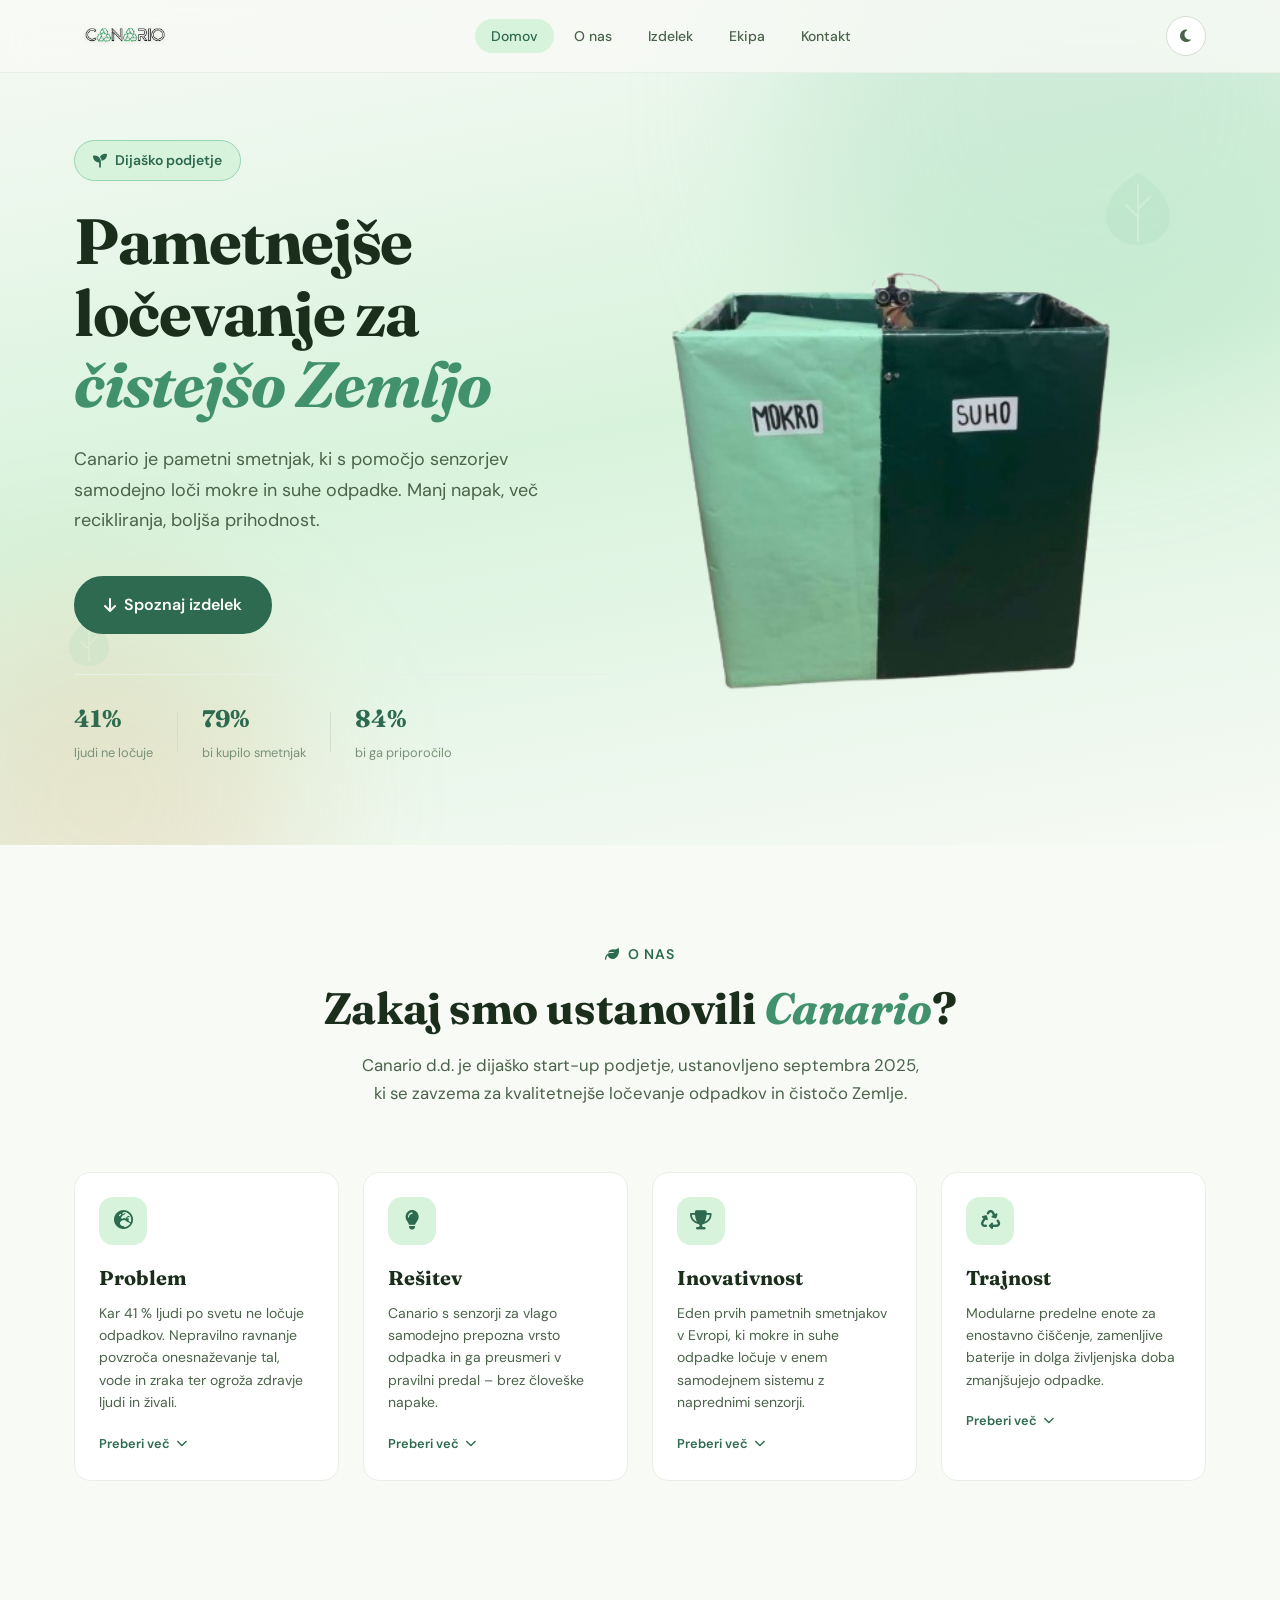
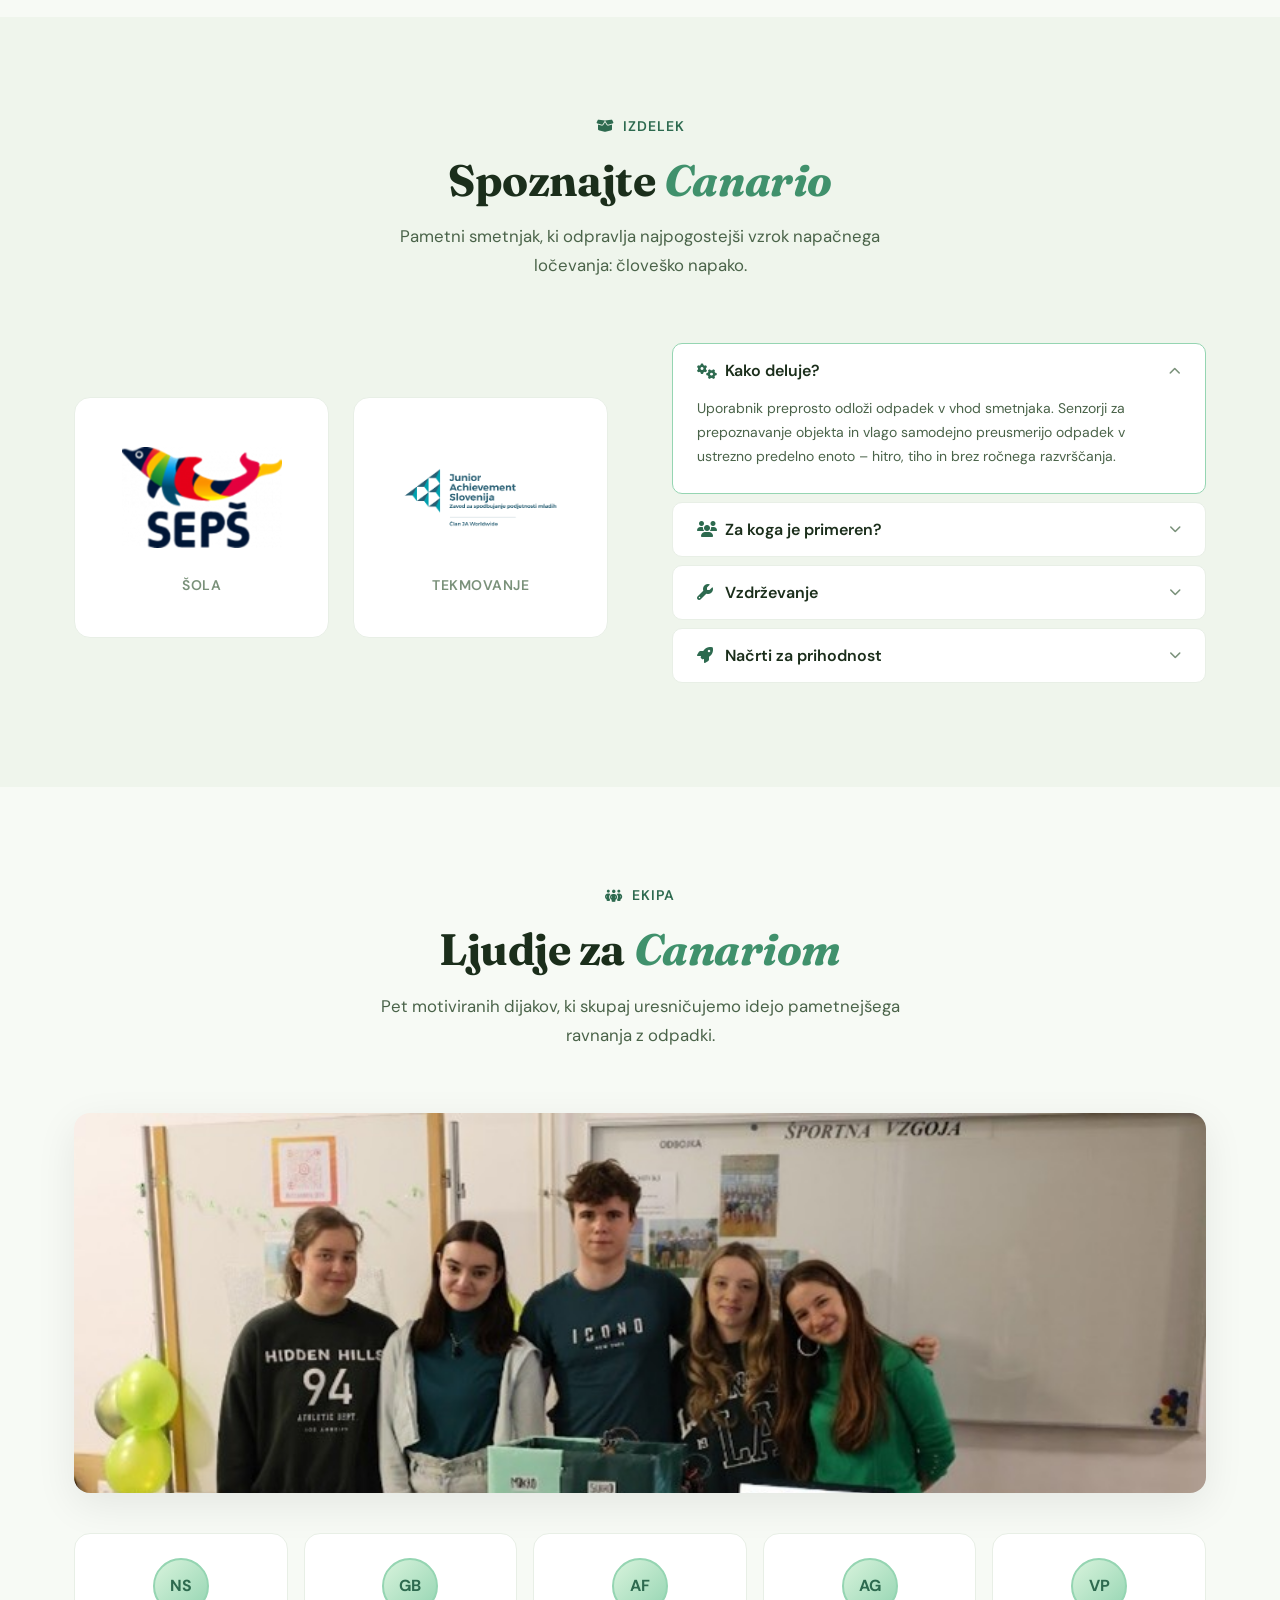
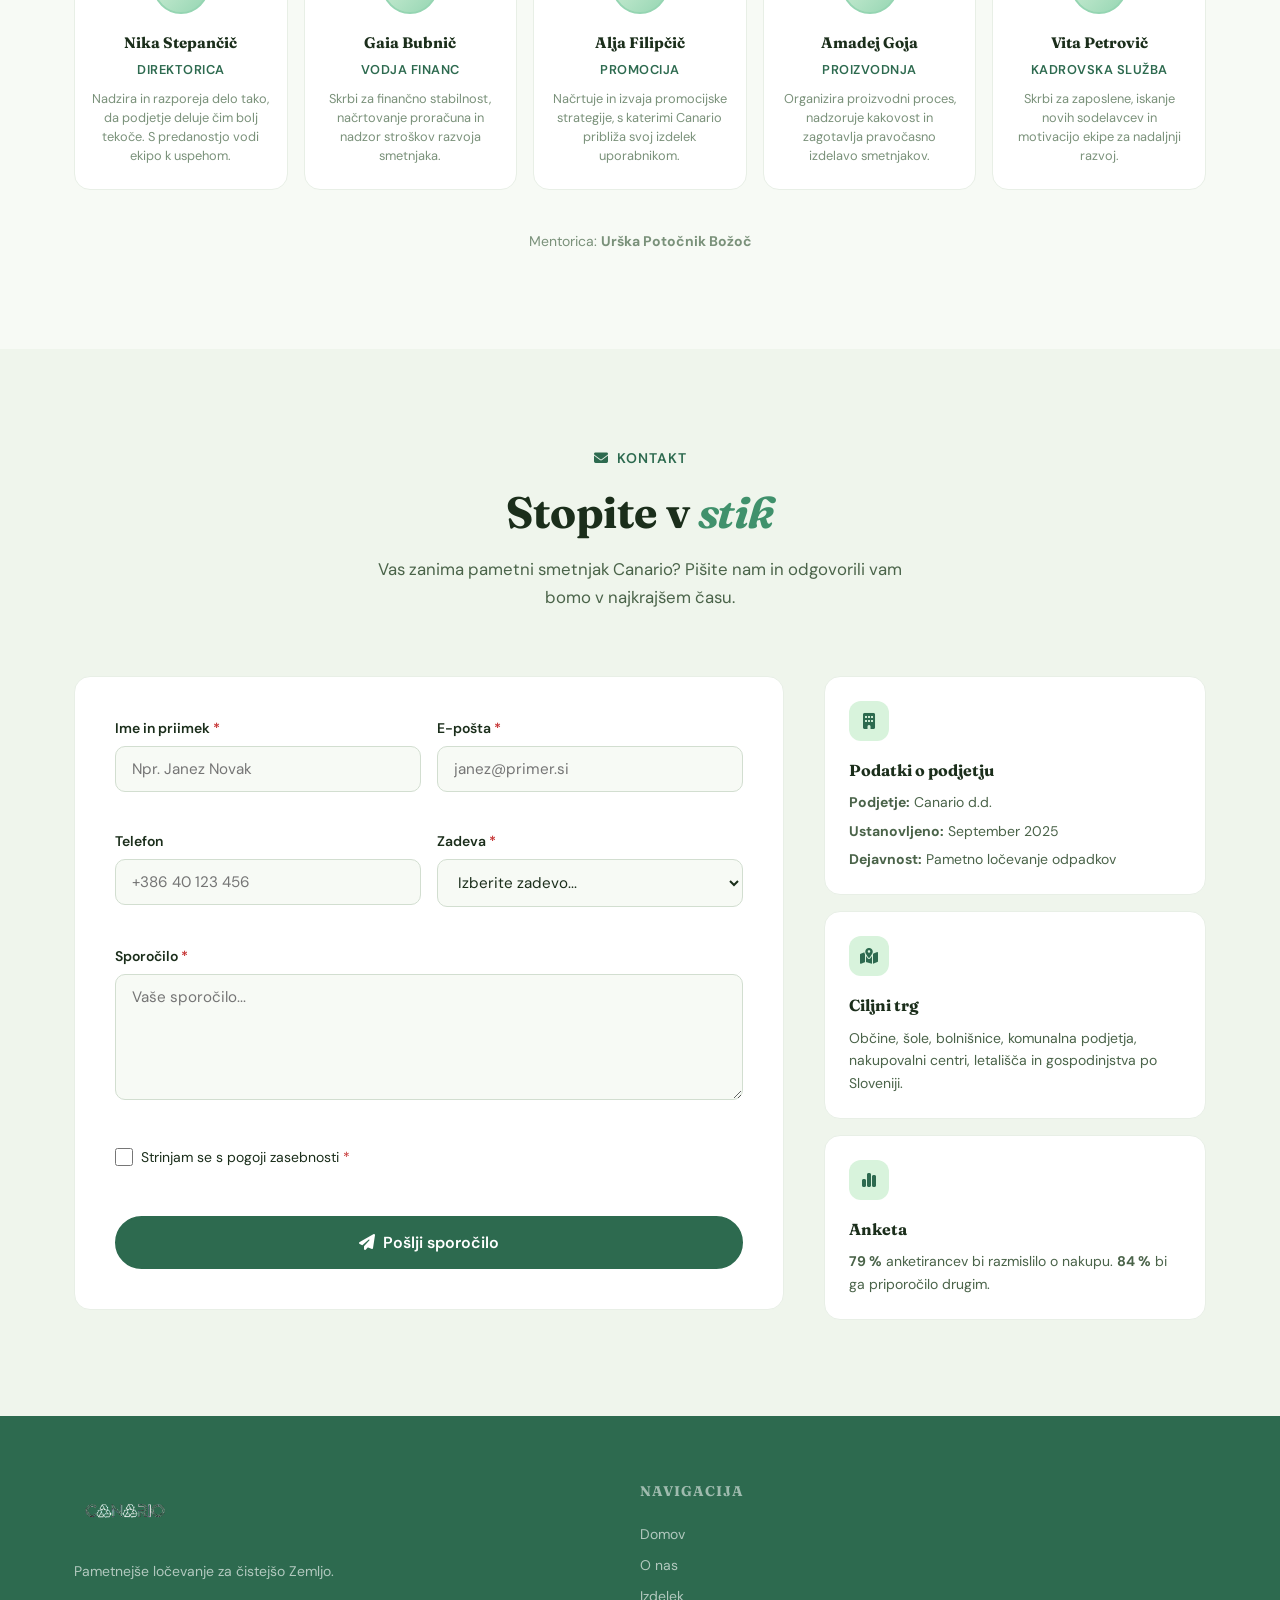
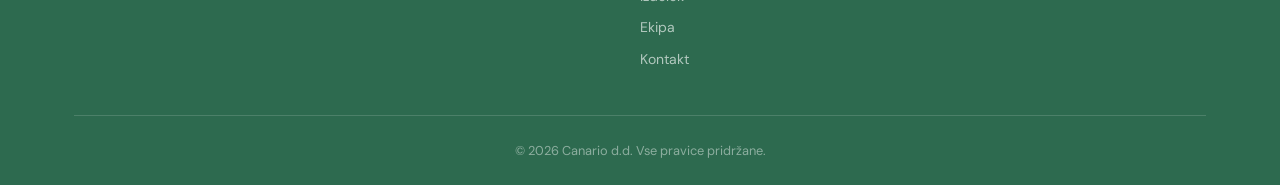
==== commit 5c797a8a: "image fixes" ====
--- a/index.html
+++ b/index.html
@@ -81,7 +81,7 @@
         </div>
         <div class="hero__visual" data-animate="fade-up" data-delay="200">
             <div class="hero__image-wrap">
-                <img src="assets/promo.png" alt="Canario pametni smetnjak">
+                <img src="assets/IMG_5049-removebg-preview.png" alt="Canario pametni smetnjak">
             </div>
         </div>
     </div>
--- a/styles.css
+++ b/styles.css
@@ -593,16 +593,13 @@
 
 .hero__image-wrap {
     position: relative;
-    border-radius: 24px;
-    overflow: hidden;
-    box-shadow: var(--shadow-xl);
-    background: var(--surface);
-    max-width: 480px;
 }
 
 .hero__image-wrap img {
-    width: 100%;
+    width: 780px;
+    height: 500px;
     display: block;
+    object-fit: cover;
 }
 
 /* ===== SECTIONS ===== */
@@ -1486,6 +1483,14 @@
 }
 
 /* ===== RESPONSIVE ===== */
+@media (max-width: 1200px) {
+    .hero__visual { display: none; }
+
+    .hero__inner {
+        grid-template-columns: 1fr;
+    }
+}
+
 @media (max-width: 1024px) {
     .features-grid {
         grid-template-columns: repeat(2, 1fr);
@@ -1539,8 +1544,7 @@
     .hero__desc { margin: 0 auto var(--space-xl); }
     .hero__ctas { justify-content: center; }
     .hero__stats { justify-content: center; flex-wrap: wrap; }
-    .hero__visual { order: -1; }
-    .hero__image-wrap { max-width: 320px; }
+    .hero__visual { }
 
     .features-grid { grid-template-columns: 1fr; }
     .stats-bar { grid-template-columns: repeat(2, 1fr); }
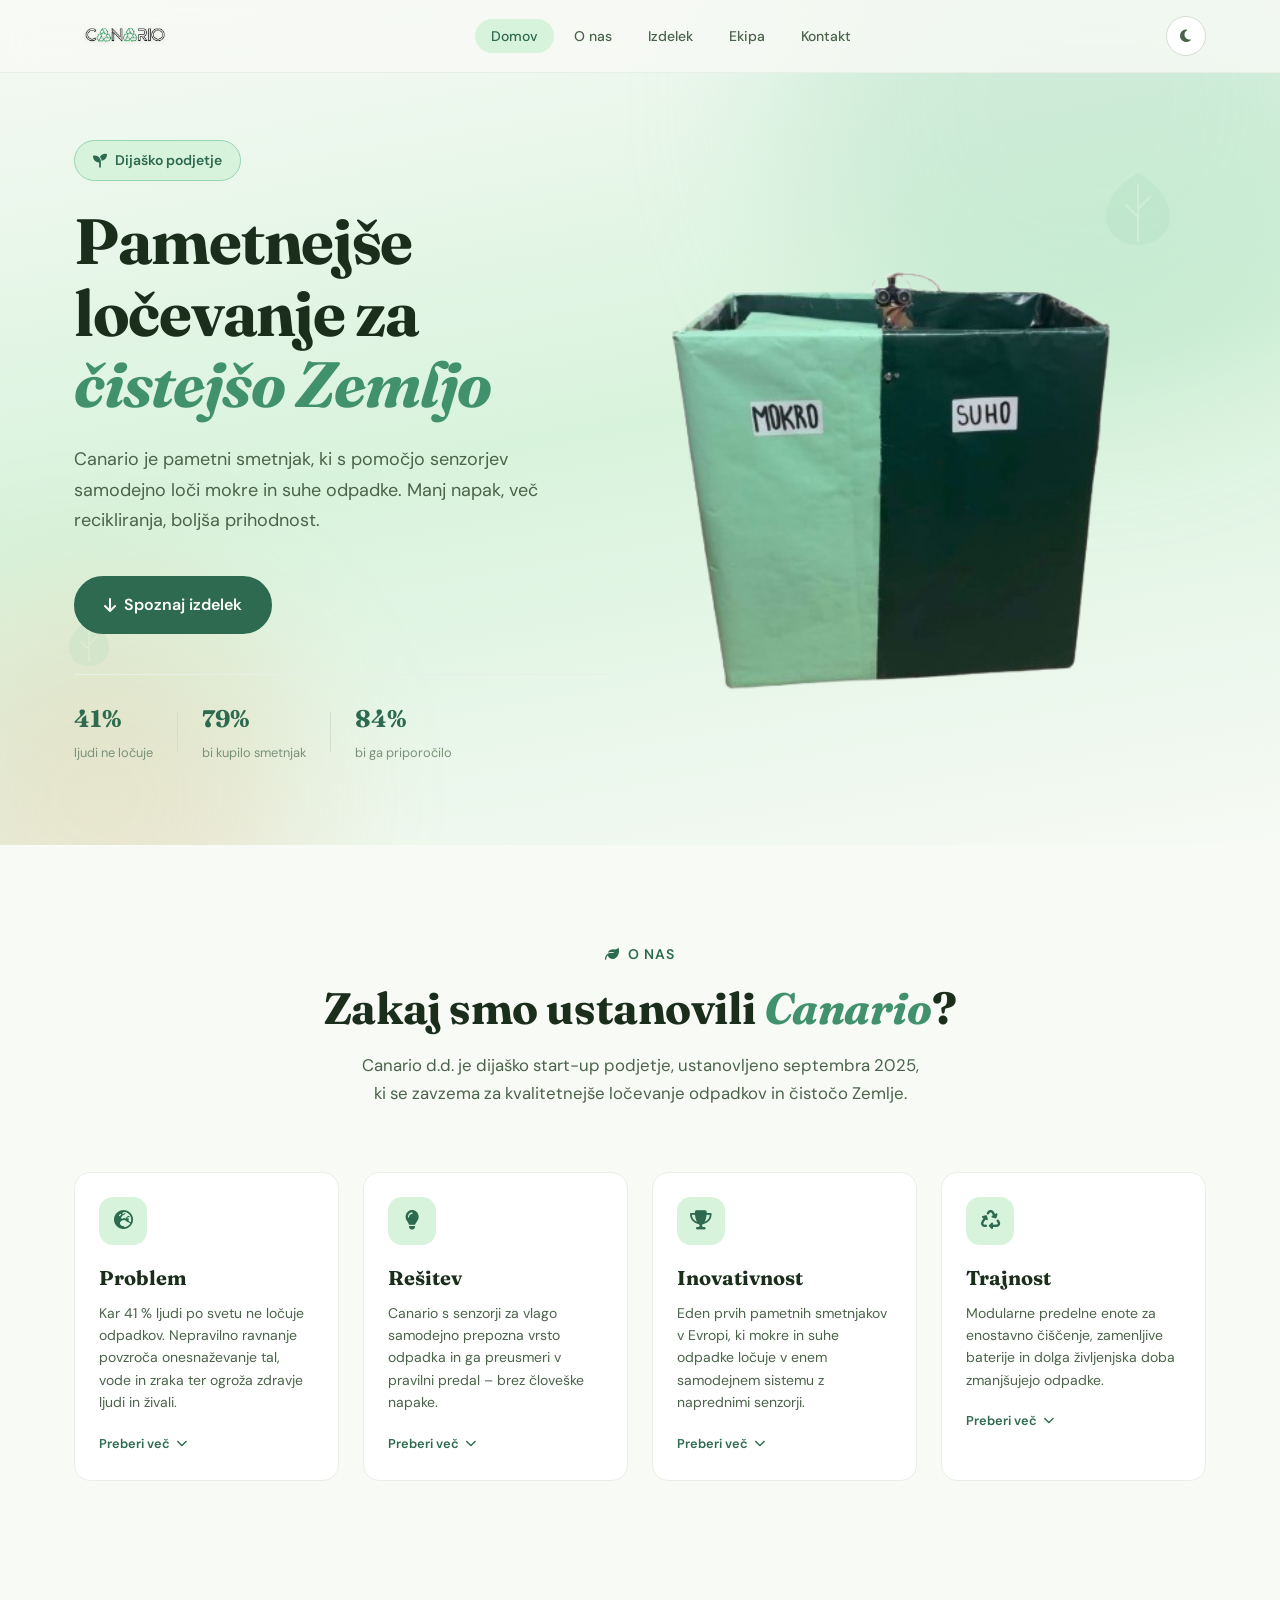
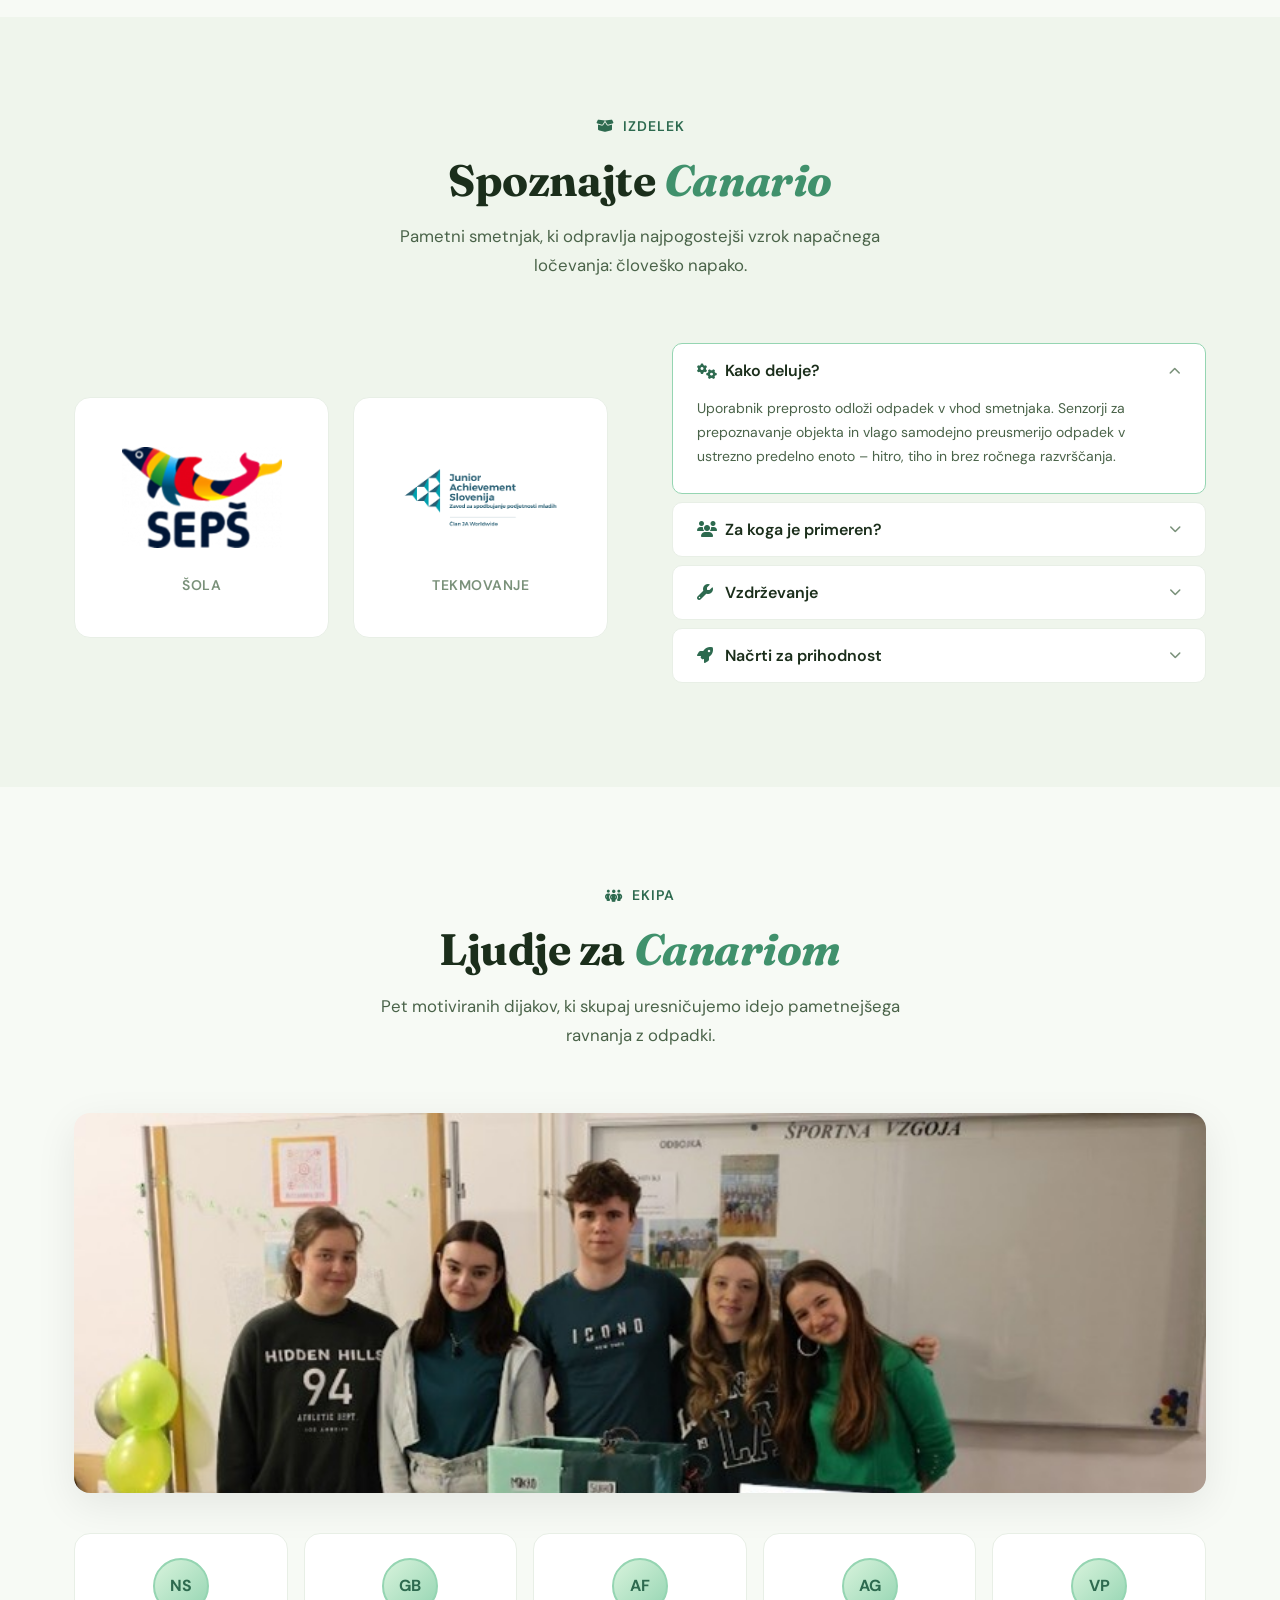
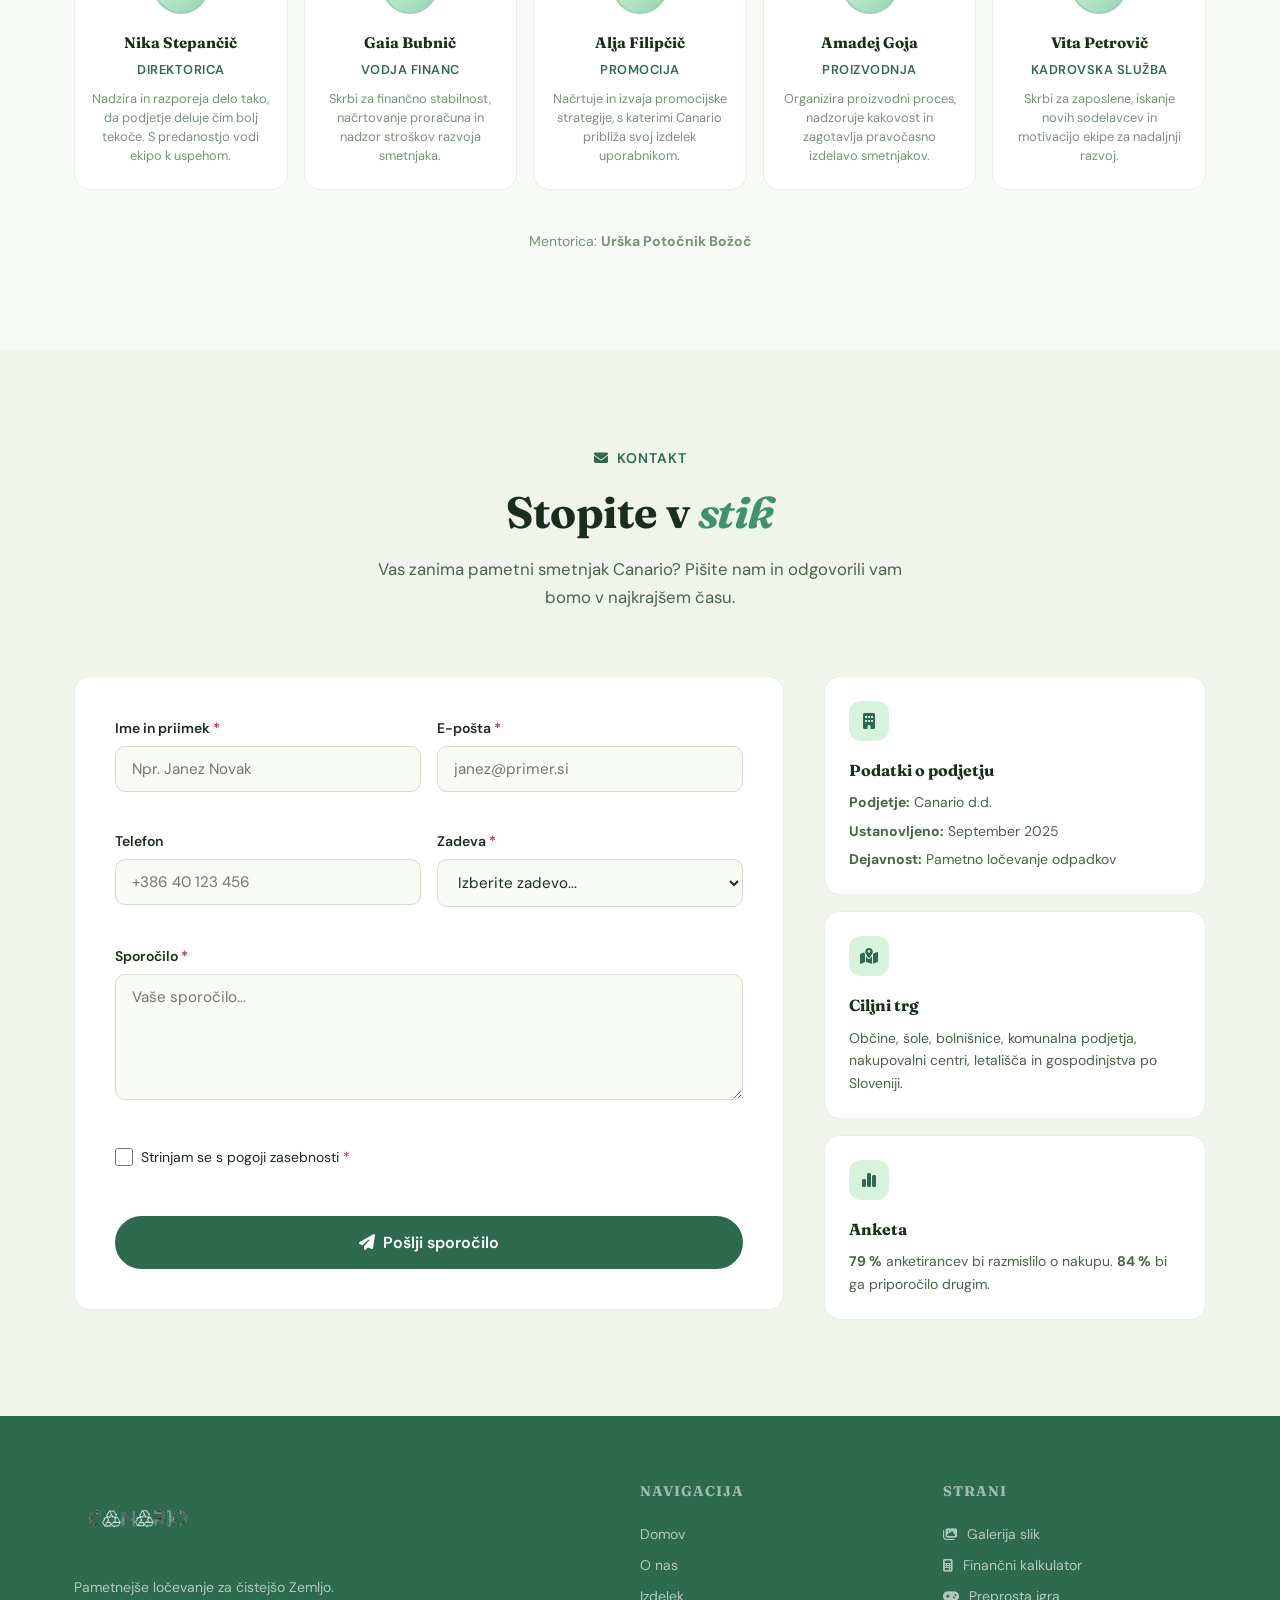
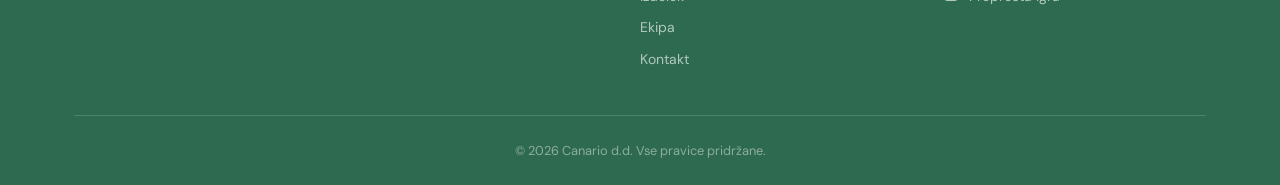
==== commit a2382d54: "docker + new stuff" ====
--- a/index.html
+++ b/index.html
@@ -368,6 +368,12 @@
                 <a href="#ekipa">Ekipa</a>
                 <a href="#kontakt">Kontakt</a>
             </div>
+            <div class="footer__nav">
+                <h4>Strani</h4>
+                <a href="galerija.html"><i class="fa-solid fa-images"></i> Galerija slik</a>
+                <a href="kalkulator.html"><i class="fa-solid fa-calculator"></i> Finančni kalkulator</a>
+                <a href="igra.html"><i class="fa-solid fa-gamepad"></i> Preprosta igra</a>
+            </div>
         </div>
         <div class="footer__bottom">
             <p>&copy; 2026 Canario d.d. Vse pravice pridržane.</p>
--- a/styles.css
+++ b/styles.css
@@ -1428,7 +1428,7 @@
 }
 
 .footer__logo {
-    height: 64px;
+    height: 80px;
     width: auto;
     object-fit: contain;
     margin-bottom: var(--space-md);
@@ -1460,6 +1460,11 @@
 }
 
 .footer__nav a:hover { opacity: 1; }
+
+.footer__nav a i {
+    margin-right: 6px;
+    font-size: var(--fs-xs);
+}
 
 .footer__bottom {
     text-align: center;
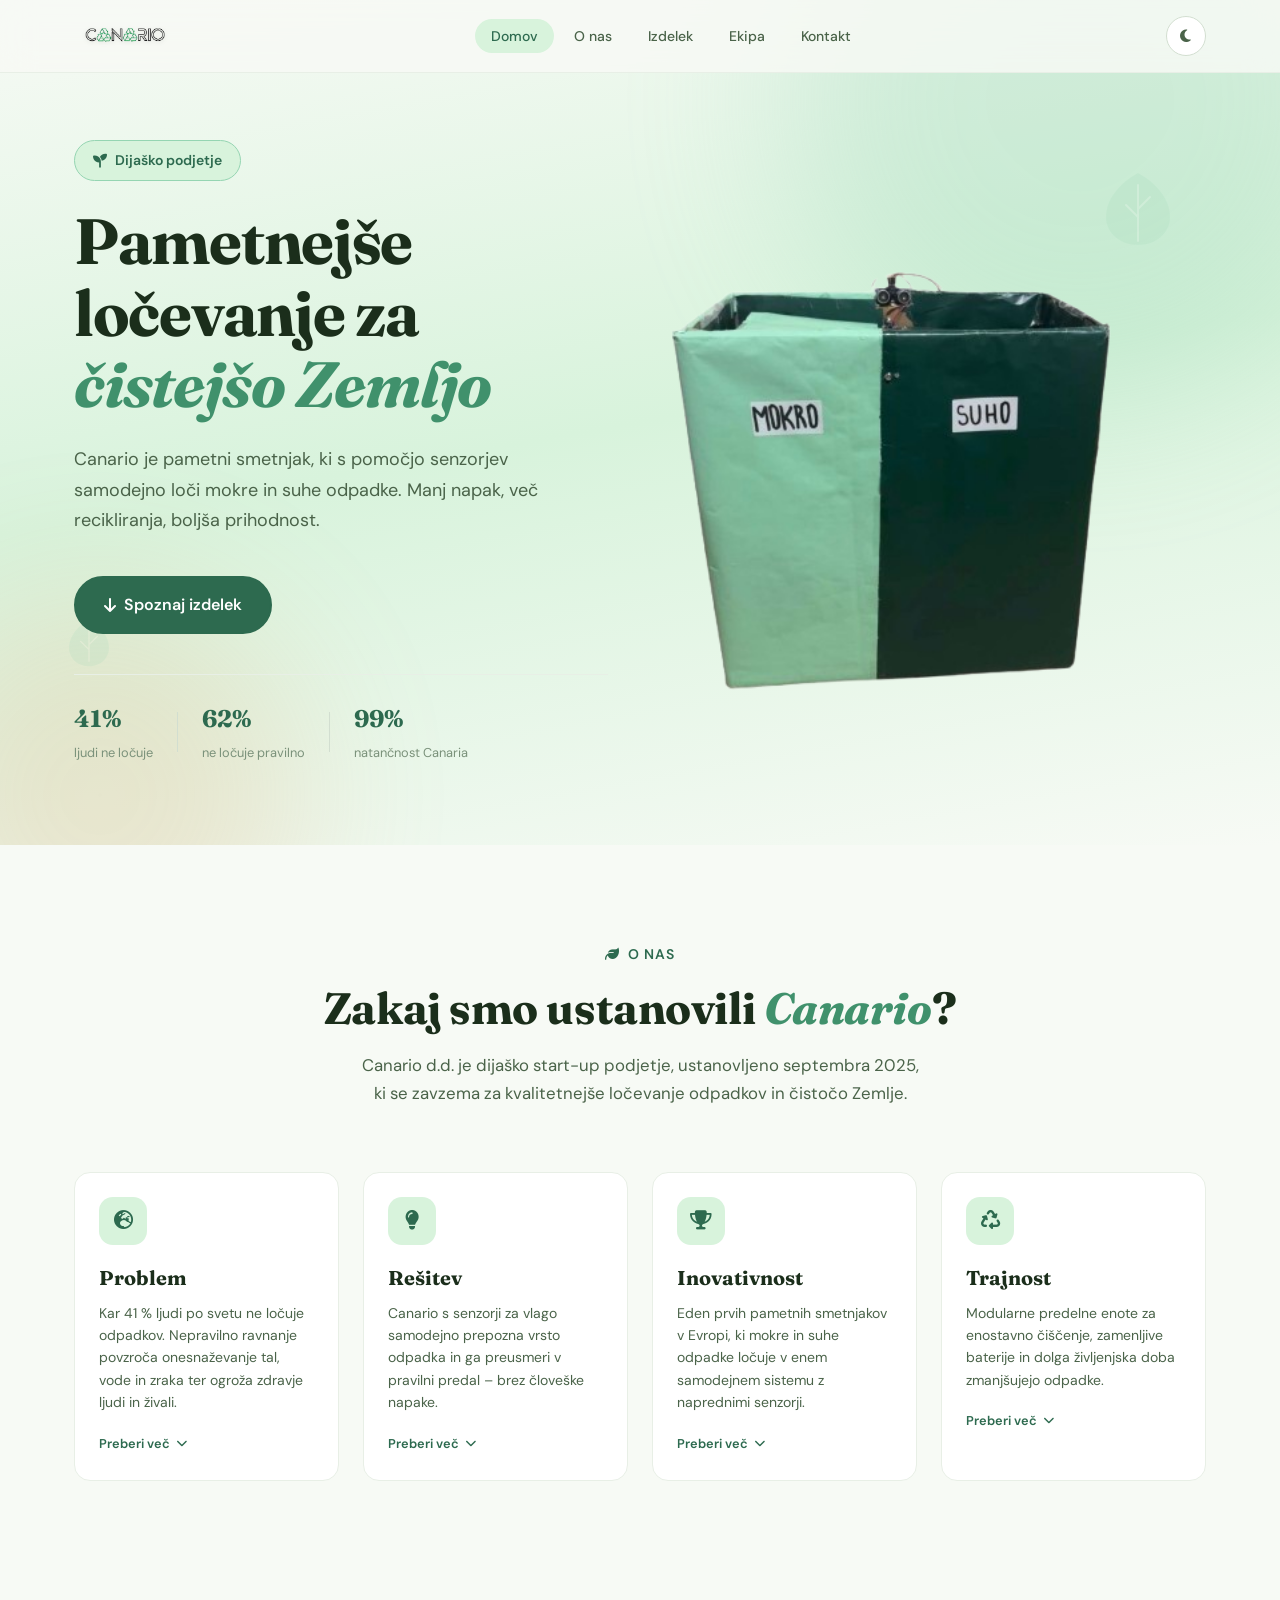
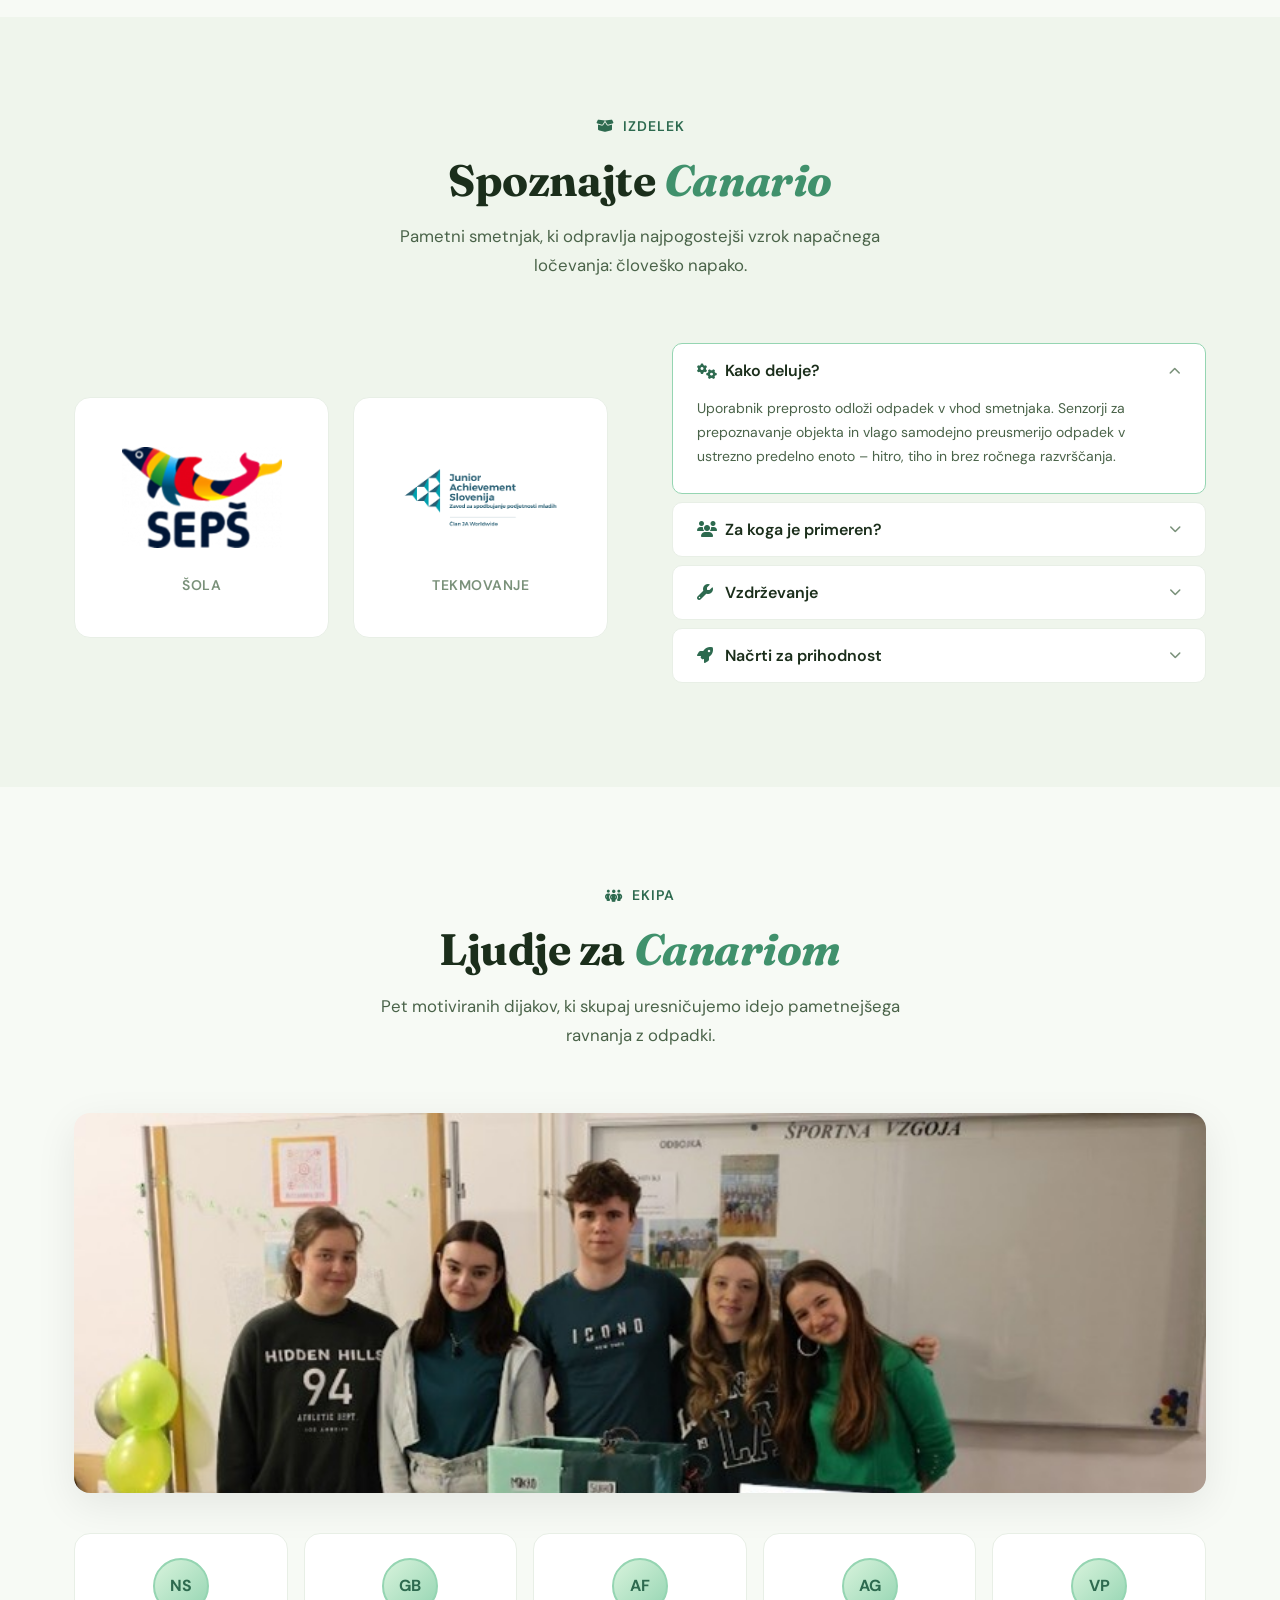
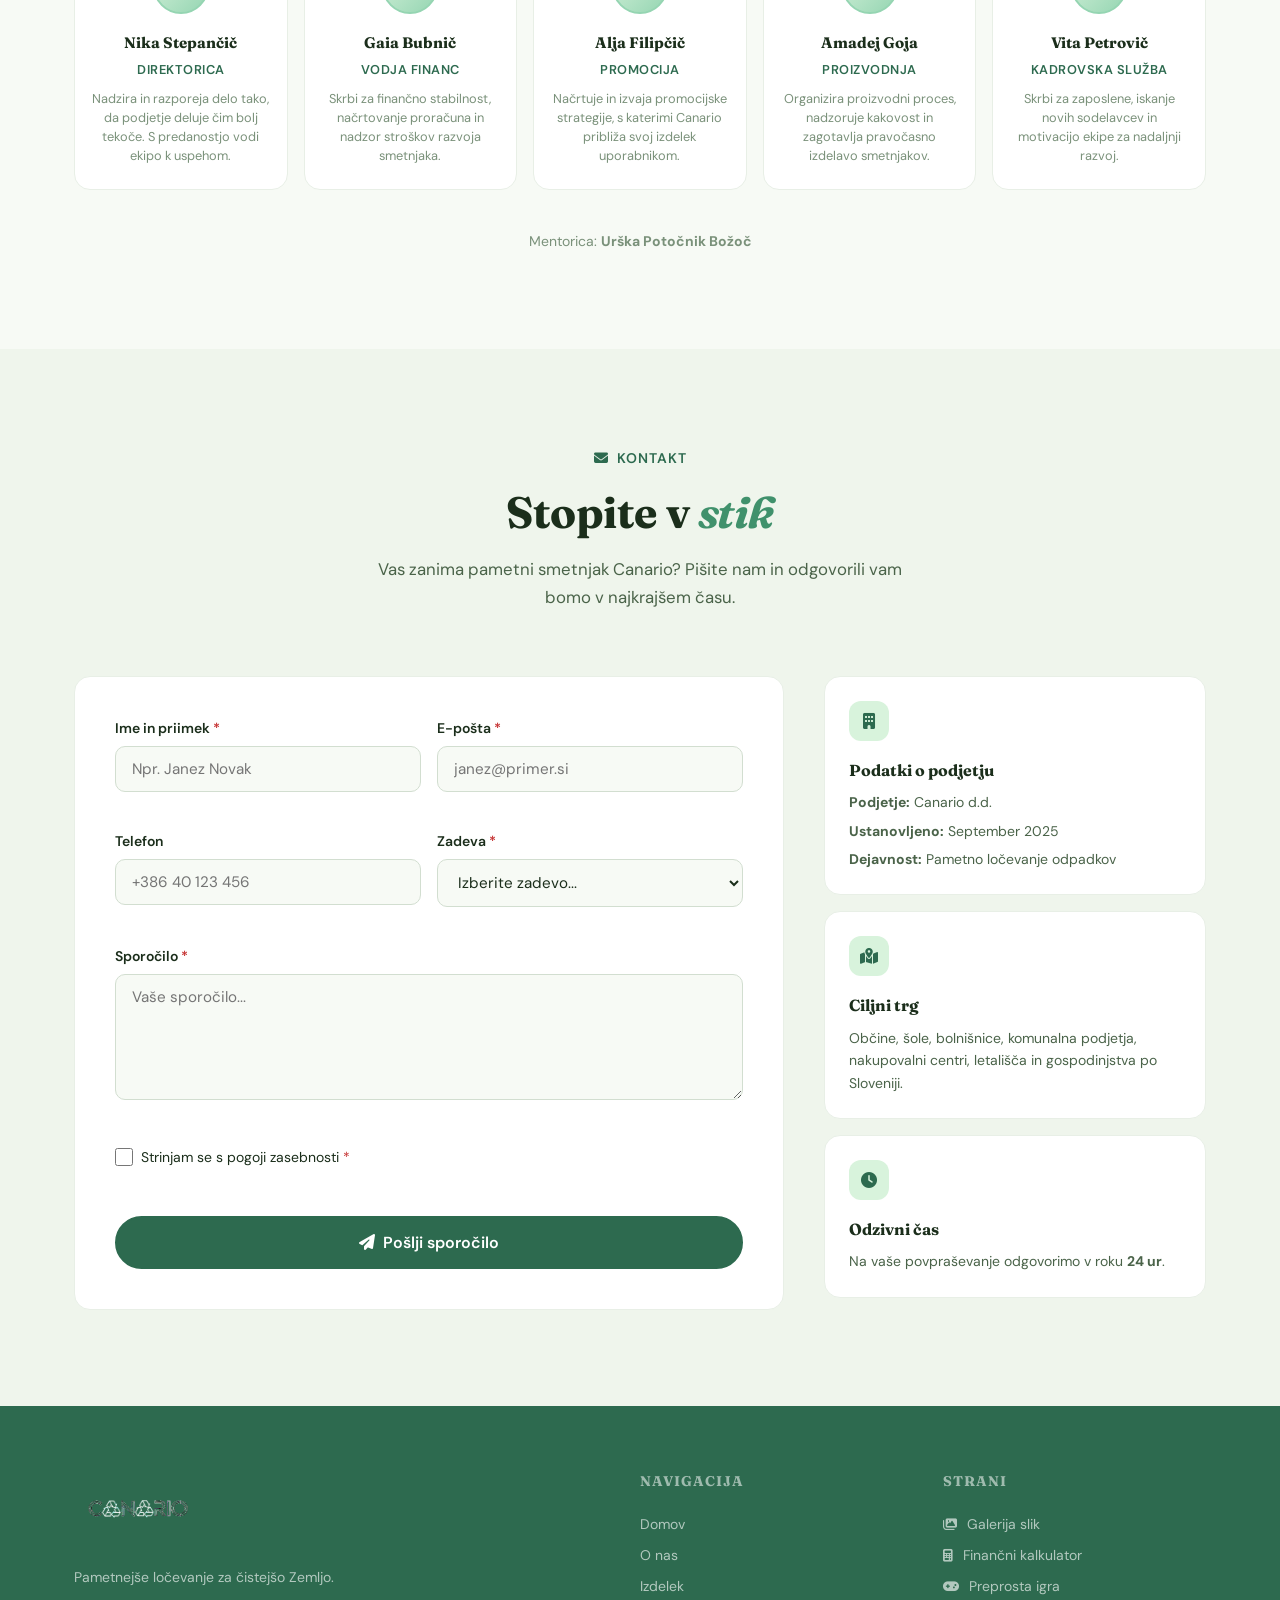
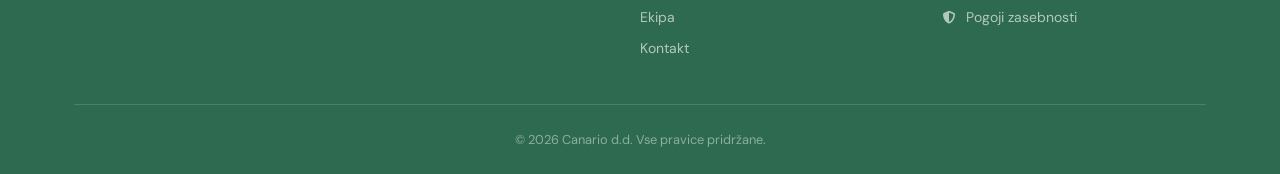
==== commit 200ec008: "fixes" ====
--- a/index.html
+++ b/index.html
@@ -69,13 +69,13 @@
                 </div>
                 <div class="hero__stat-divider"></div>
                 <div class="hero__stat">
-                    <strong>79%</strong>
-                    <span>bi kupilo smetnjak</span>
+                    <strong>62%</strong>
+                    <span>ne ločuje pravilno</span>
                 </div>
                 <div class="hero__stat-divider"></div>
                 <div class="hero__stat">
-                    <strong>84%</strong>
-                    <span>bi ga priporočilo</span>
+                    <strong>99%</strong>
+                    <span>natančnost Canaria</span>
                 </div>
             </div>
         </div>
@@ -315,7 +315,7 @@
 
                 <div class="form-group form-group--checkbox">
                     <input type="checkbox" id="privacy" name="privacy" required>
-                    <label for="privacy">Strinjam se s pogoji zasebnosti <span class="required">*</span></label>
+                    <label for="privacy">Strinjam se s <a href="zasebnost.html" target="_blank">pogoji zasebnosti</a> <span class="required">*</span></label>
                     <span class="form-error" id="privacyError"></span>
                 </div>
 
@@ -343,9 +343,9 @@
                     <p>Občine, šole, bolnišnice, komunalna podjetja, nakupovalni centri, letališča in gospodinjstva po Sloveniji.</p>
                 </div>
                 <div class="contact-card">
-                    <div class="contact-card__icon"><i class="fa-solid fa-chart-simple"></i></div>
-                    <h3>Anketa</h3>
-                    <p><strong>79 %</strong> anketirancev bi razmislilo o nakupu. <strong>84 %</strong> bi ga priporočilo drugim.</p>
+                    <div class="contact-card__icon"><i class="fa-solid fa-clock"></i></div>
+                    <h3>Odzivni čas</h3>
+                    <p>Na vaše povpraševanje odgovorimo v roku <strong>24 ur</strong>.</p>
                 </div>
             </div>
         </div>
@@ -373,6 +373,7 @@
                 <a href="galerija.html"><i class="fa-solid fa-images"></i> Galerija slik</a>
                 <a href="kalkulator.html"><i class="fa-solid fa-calculator"></i> Finančni kalkulator</a>
                 <a href="igra.html"><i class="fa-solid fa-gamepad"></i> Preprosta igra</a>
+                <a href="zasebnost.html"><i class="fa-solid fa-shield-halved"></i> Pogoji zasebnosti</a>
             </div>
         </div>
         <div class="footer__bottom">
--- a/styles.css
+++ b/styles.css
@@ -1549,7 +1549,6 @@
     .hero__desc { margin: 0 auto var(--space-xl); }
     .hero__ctas { justify-content: center; }
     .hero__stats { justify-content: center; flex-wrap: wrap; }
-    .hero__visual { }
 
     .features-grid { grid-template-columns: 1fr; }
     .stats-bar { grid-template-columns: repeat(2, 1fr); }
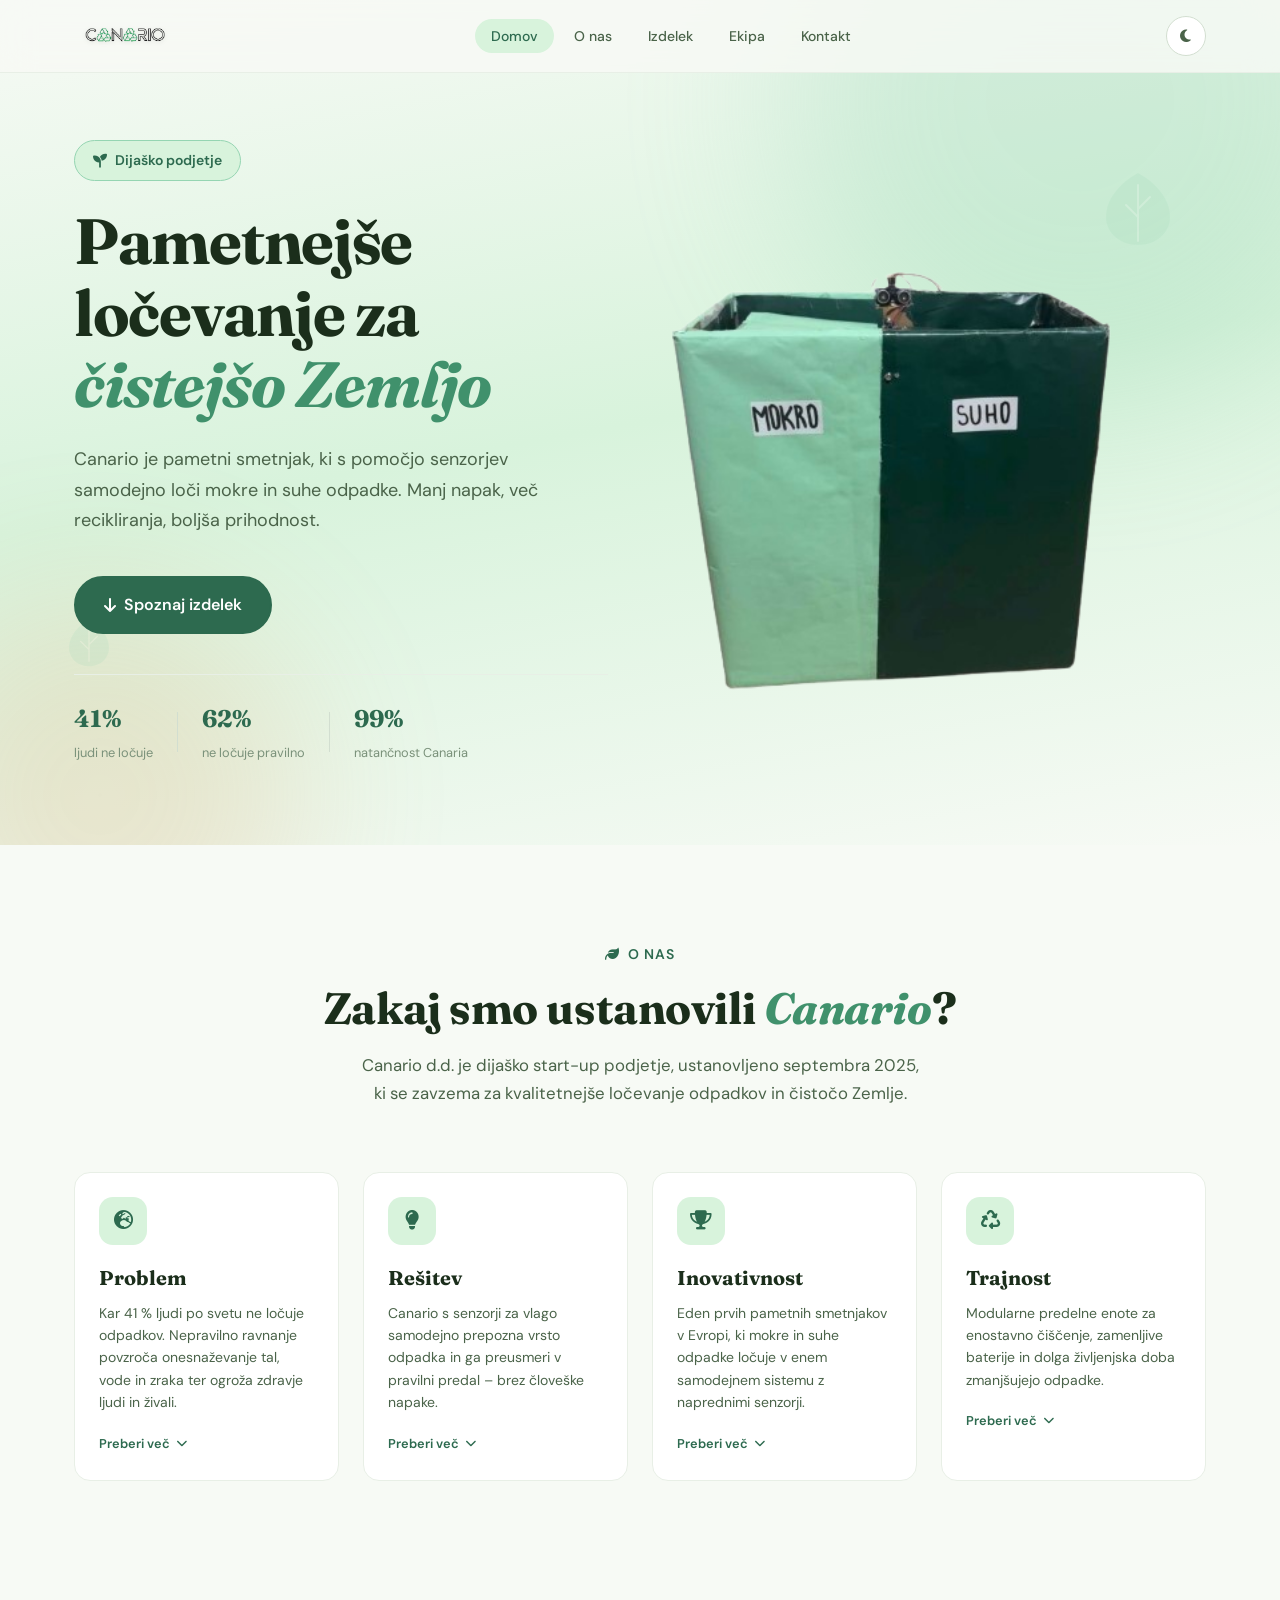
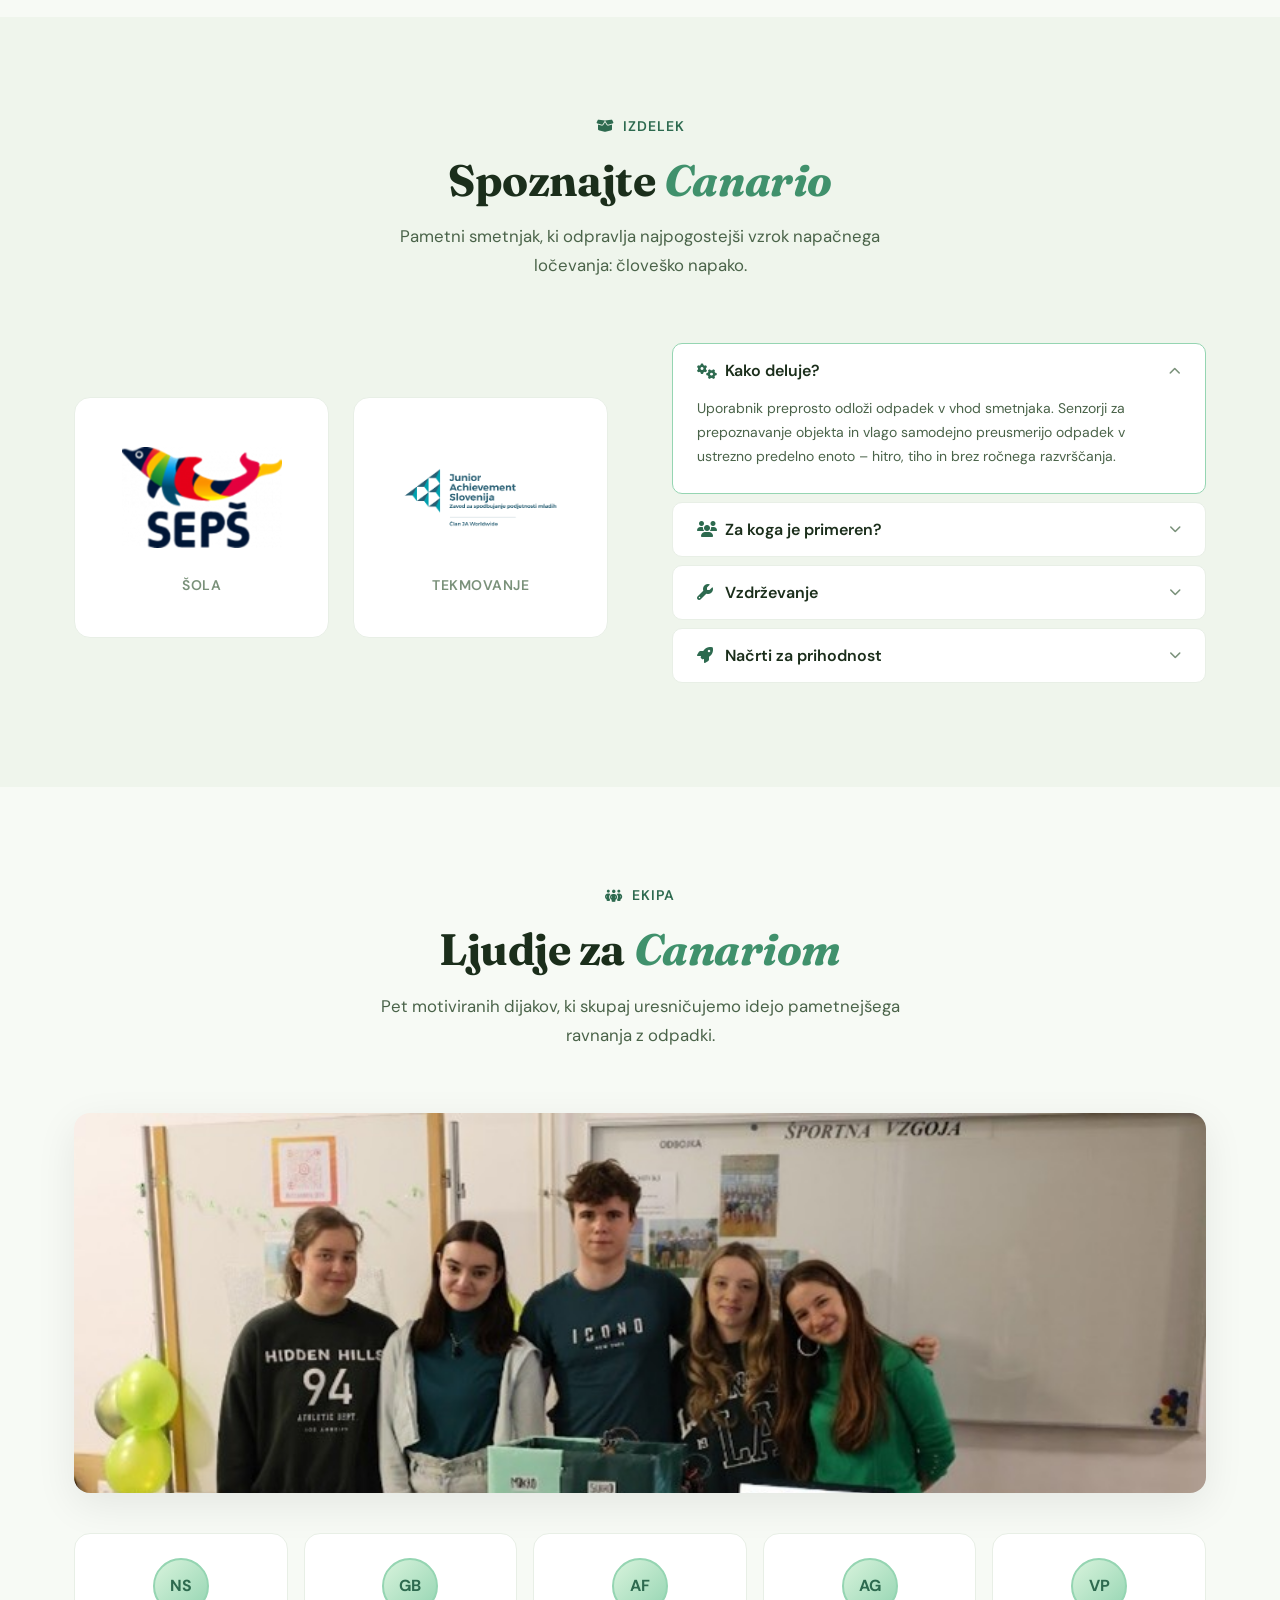
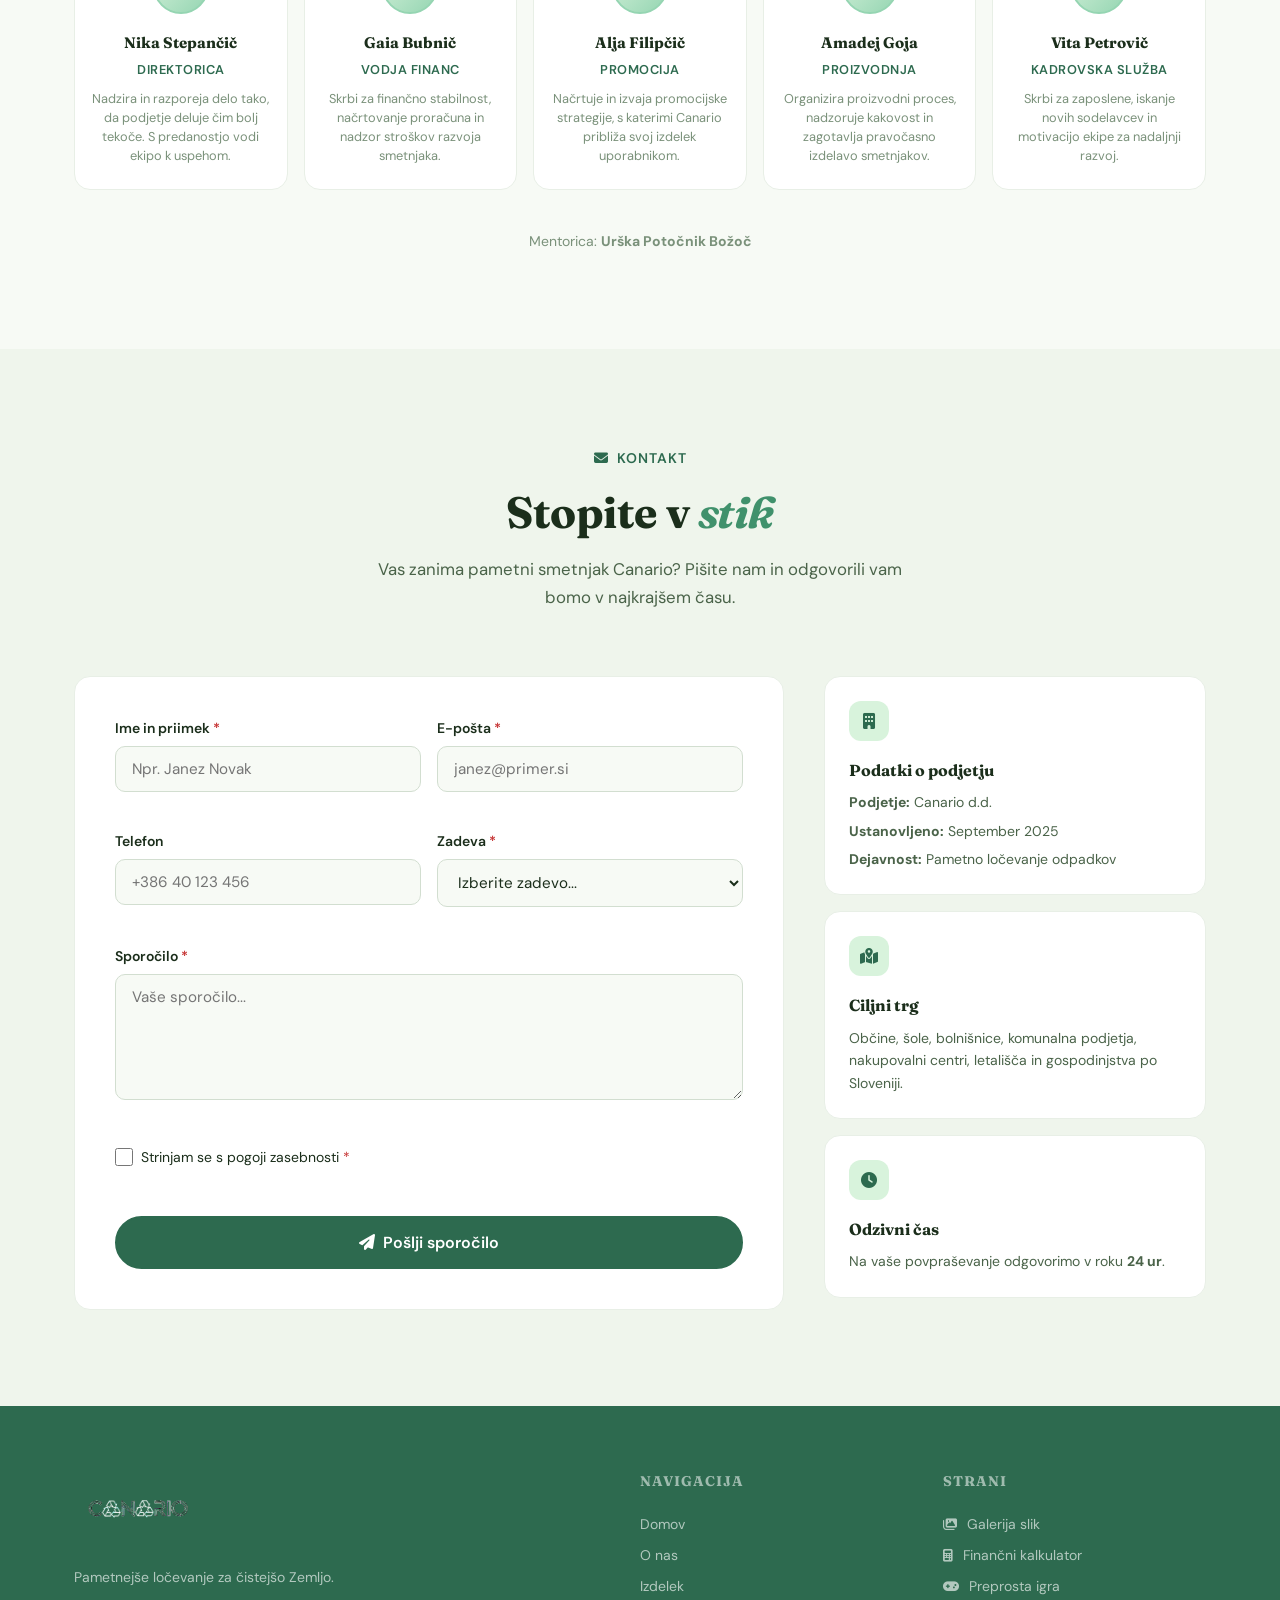
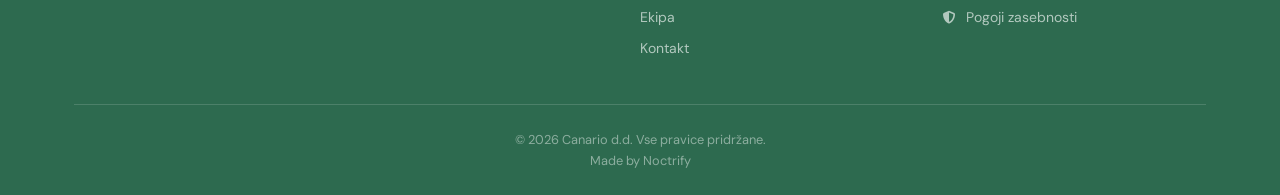
==== commit 98af24a9: "noctrify mention" ====
--- a/index.html
+++ b/index.html
@@ -378,6 +378,7 @@
         </div>
         <div class="footer__bottom">
             <p>&copy; 2026 Canario d.d. Vse pravice pridržane.</p>
+            <p>Made by <a href="https://noctrify.com/" target="_blank" rel="noopener noreferrer">Noctrify</a></p>
         </div>
     </div>
 </footer>
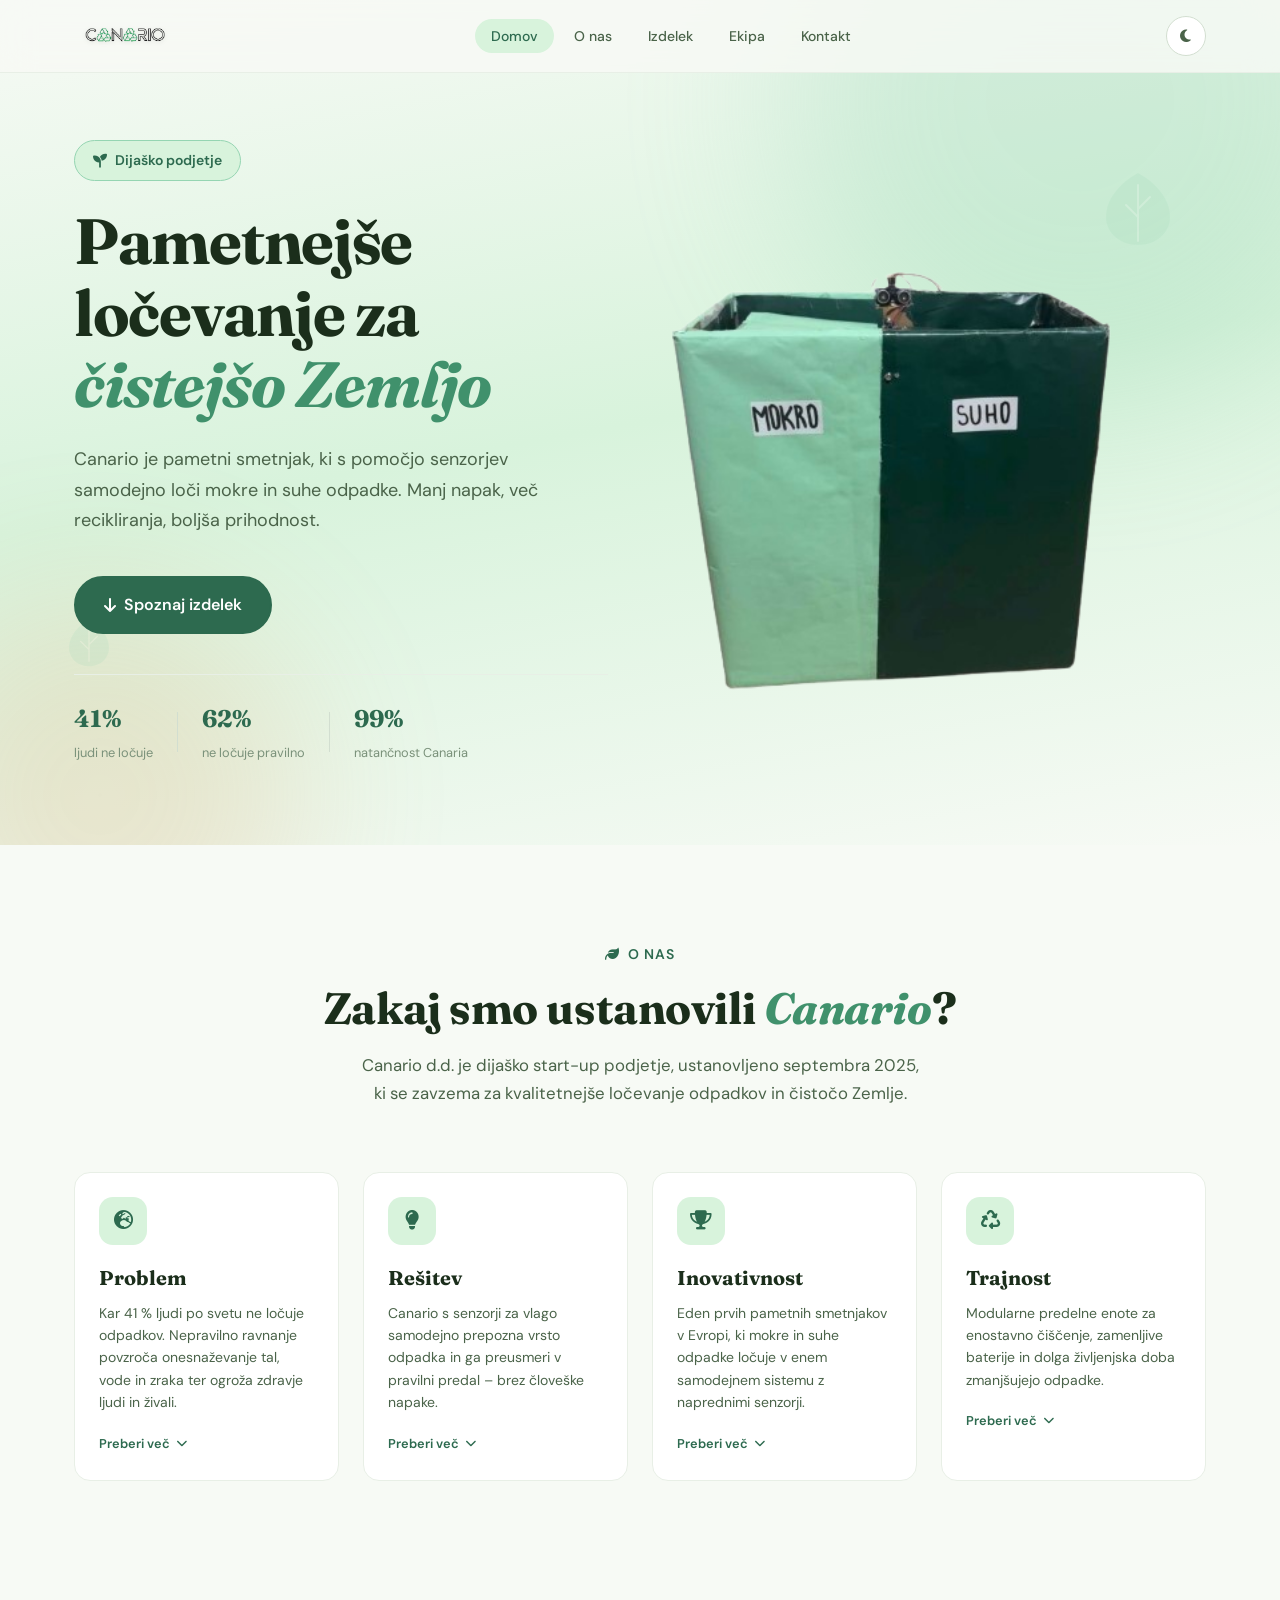
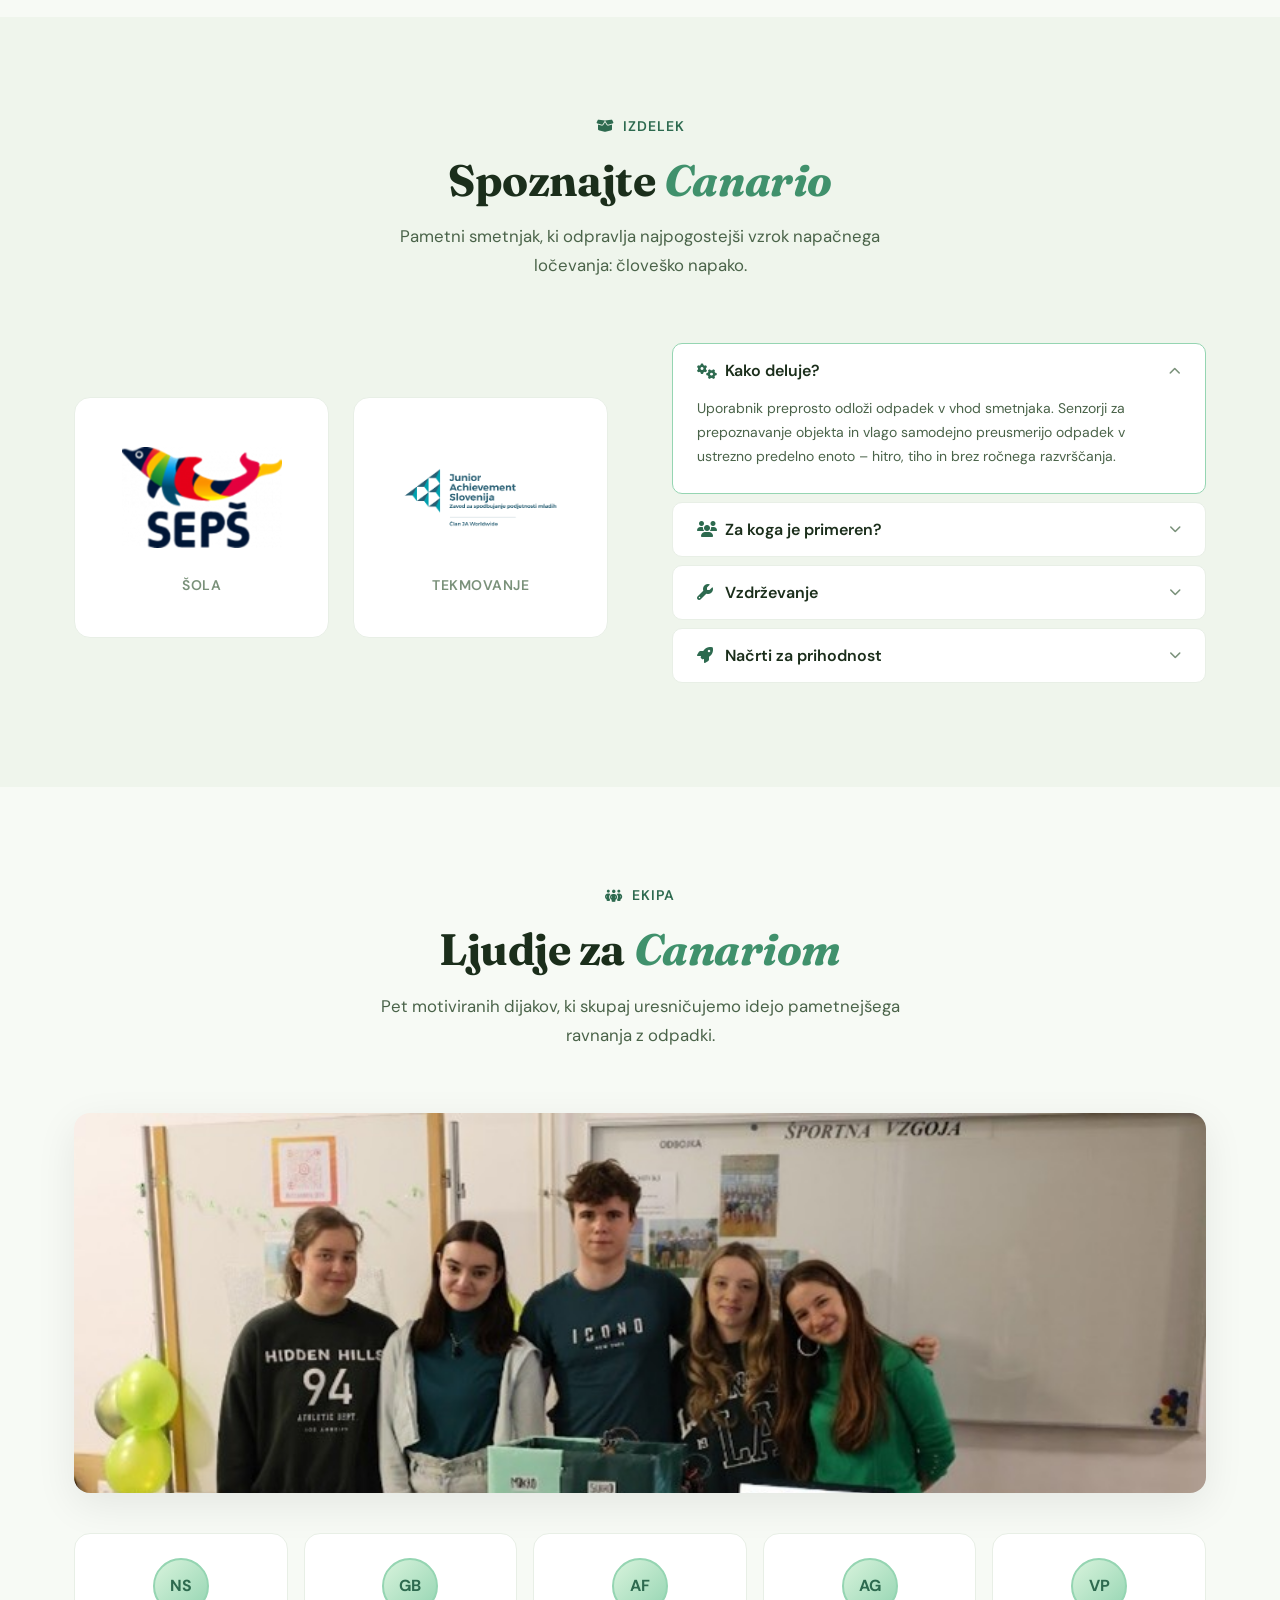
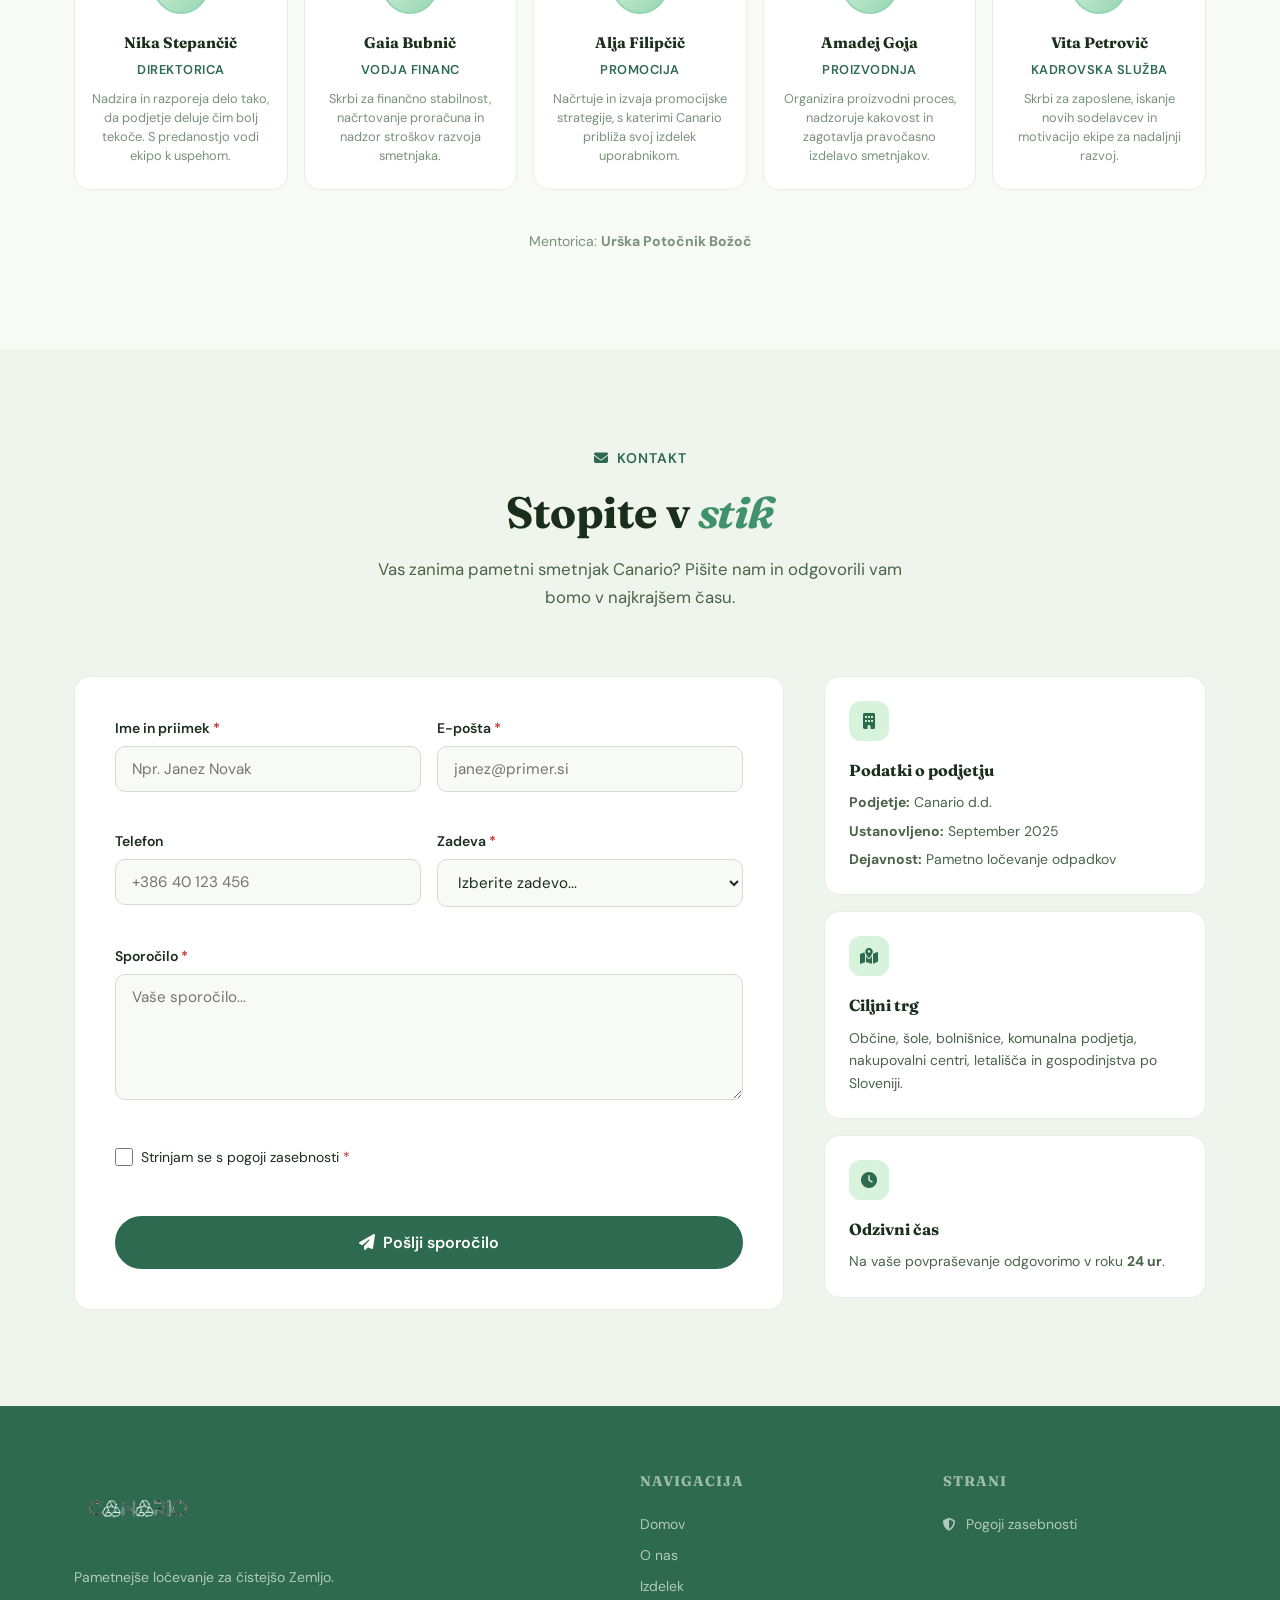
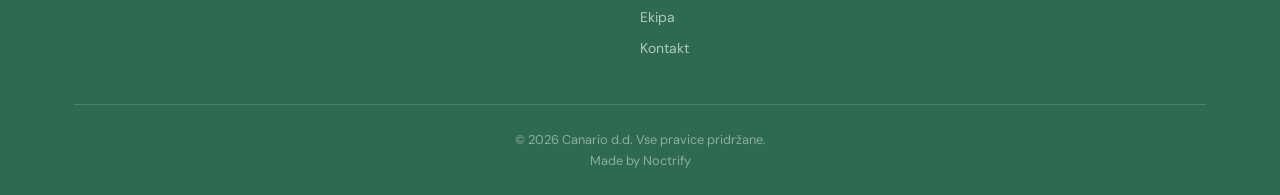
==== commit d4724d0b: "new fixes" ====
--- a/index.html
+++ b/index.html
@@ -12,7 +12,6 @@
 </head>
 <body>
 
-<!-- ===== HEADER ===== -->
 <header class="header" id="header">
     <nav class="nav container">
         <a href="#domov" class="nav__logo">
@@ -40,7 +39,6 @@
     </nav>
 </header>
 
-<!-- ===== HERO ===== -->
 <section id="domov" class="hero">
     <div class="hero__bg-shapes">
         <div class="hero__blob hero__blob--1"></div>
@@ -87,7 +85,6 @@
     </div>
 </section>
 
-<!-- ===== O NAS ===== -->
 <section id="o-nas" class="section">
     <div class="container">
         <div class="section-header" data-animate="fade-up">
@@ -146,7 +143,6 @@
     </div>
 </section>
 
-<!-- ===== IZDELEK ===== -->
 <section id="izdelek" class="section section--tinted">
     <div class="container">
         <div class="section-header" data-animate="fade-up">
@@ -213,7 +209,6 @@
     </div>
 </section>
 
-<!-- ===== EKIPA ===== -->
 <section id="ekipa" class="section">
     <div class="container">
         <div class="section-header" data-animate="fade-up">
@@ -263,7 +258,6 @@
     </div>
 </section>
 
-<!-- ===== KONTAKT ===== -->
 <section id="kontakt" class="section section--tinted">
     <div class="container">
         <div class="section-header" data-animate="fade-up">
@@ -352,7 +346,6 @@
     </div>
 </section>
 
-<!-- ===== FOOTER ===== -->
 <footer class="footer">
     <div class="container">
         <div class="footer__top">
@@ -370,9 +363,6 @@
             </div>
             <div class="footer__nav">
                 <h4>Strani</h4>
-                <a href="galerija.html"><i class="fa-solid fa-images"></i> Galerija slik</a>
-                <a href="kalkulator.html"><i class="fa-solid fa-calculator"></i> Finančni kalkulator</a>
-                <a href="igra.html"><i class="fa-solid fa-gamepad"></i> Preprosta igra</a>
                 <a href="zasebnost.html"><i class="fa-solid fa-shield-halved"></i> Pogoji zasebnosti</a>
             </div>
         </div>
--- a/styles.css
+++ b/styles.css
@@ -1,18 +1,10 @@
-/* ================================================
-   CANARIO – Eco Design System
-   Organic, nature-inspired, sustainability-first
-   ================================================ */
-
-/* ===== RESET ===== */
 *, *::before, *::after {
     margin: 0;
     padding: 0;
     box-sizing: border-box;
 }
 
-/* ===== DESIGN TOKENS ===== */
 :root {
-    /* Color — Nature palette */
     --c-primary: #2D6A4F;
     --c-primary-vibrant: #40916C;
     --c-primary-light: #52B788;
@@ -22,7 +14,6 @@
     --c-accent-light: #DDA15E;
     --c-accent-glow: #FEFAE0;
 
-    /* Surfaces */
     --bg: #F7FAF5;
     --bg-tinted: #EFF5EC;
     --surface: #FFFFFF;
@@ -30,24 +21,20 @@
     --border: #D2DED0;
     --border-light: #E8EFE6;
 
-    /* Text */
     --text: #1B2E1B;
     --text-secondary: #4A6349;
     --text-muted: #7A917A;
     --text-inverse: #F7FAF5;
 
-    /* Feedback */
     --danger: #C53030;
     --danger-bg: #FFF5F5;
     --success: #2D6A4F;
     --success-bg: #D8F3DC;
 
-    /* Dark mode surfaces */
     --dark-bg: #0D1F16;
     --dark-surface: #162B1E;
     --dark-border: #274D36;
 
-    /* Typography */
     --ff-display: 'Fraunces', Georgia, serif;
     --ff-body: 'DM Sans', system-ui, -apple-system, sans-serif;
 
@@ -58,7 +45,6 @@
     --fs-small: 0.875rem;
     --fs-xs: 0.8rem;
 
-    /* Spacing */
     --space-xs: 4px;
     --space-sm: 8px;
     --space-md: 16px;
@@ -67,26 +53,22 @@
     --space-2xl: 64px;
     --space-3xl: 96px;
 
-    /* Shapes */
     --radius: 16px;
     --radius-sm: 10px;
     --radius-xs: 6px;
     --radius-full: 100px;
 
-    /* Shadows */
     --shadow-sm: 0 1px 3px rgba(0, 0, 0, 0.06);
     --shadow: 0 4px 16px rgba(0, 0, 0, 0.06);
     --shadow-lg: 0 12px 40px rgba(0, 0, 0, 0.08);
     --shadow-xl: 0 20px 60px rgba(0, 0, 0, 0.1);
     --shadow-green: 0 8px 32px rgba(45, 106, 79, 0.15);
 
-    /* Motion */
     --ease: cubic-bezier(0.4, 0, 0.2, 1);
     --duration: 0.3s;
     --duration-slow: 0.5s;
 }
 
-/* ===== DARK MODE ===== */
 [data-theme="dark"] {
     --bg: #0D1F16;
     --bg-tinted: #132A1C;
@@ -107,7 +89,6 @@
     --c-accent-glow: #2A2010;
 }
 
-/* ===== BASE ===== */
 html {
     scroll-behavior: smooth;
     scroll-padding-top: 80px;
@@ -134,7 +115,6 @@
     padding: 0 var(--space-lg);
 }
 
-/* ===== TYPOGRAPHY ===== */
 h1, h2, h3 { font-family: var(--ff-display); }
 
 em {
@@ -146,7 +126,6 @@
     color: var(--c-primary-light);
 }
 
-/* ===== BUTTONS ===== */
 .btn {
     display: inline-flex;
     align-items: center;
@@ -195,7 +174,6 @@
     width: 100%;
 }
 
-/* ===== HEADER ===== */
 .header {
     position: fixed;
     top: 0;
@@ -317,7 +295,6 @@
     transform: rotate(-45deg) translate(5px, -5px);
 }
 
-/* ===== SEARCH OVERLAY ===== */
 .search-overlay {
     position: fixed;
     inset: 0;
@@ -448,7 +425,6 @@
     color: var(--text-muted);
 }
 
-/* ===== HERO ===== */
 .hero {
     position: relative;
     padding: 140px 0 80px;
@@ -602,7 +578,6 @@
     object-fit: cover;
 }
 
-/* ===== SECTIONS ===== */
 .section {
     padding: var(--space-3xl) 0;
 }
@@ -644,7 +619,6 @@
     line-height: 1.7;
 }
 
-/* ===== FEATURE CARDS ===== */
 .features-grid {
     display: grid;
     grid-template-columns: repeat(4, 1fr);
@@ -738,7 +712,6 @@
     border-top: 1px solid var(--border-light);
 }
 
-/* ===== STATS BAR ===== */
 .stats-bar {
     display: grid;
     grid-template-columns: repeat(4, 1fr);
@@ -774,7 +747,6 @@
     margin-top: 4px;
 }
 
-/* ===== PRODUCT SECTION ===== */
 .product-layout {
     display: grid;
     grid-template-columns: 1fr 1fr;
@@ -822,7 +794,6 @@
     letter-spacing: 0.5px;
 }
 
-/* Accordion */
 .accordion-item {
     border: 1px solid var(--border-light);
     border-radius: var(--radius-sm);
@@ -890,7 +861,6 @@
     line-height: 1.7;
 }
 
-/* ===== CALCULATOR ===== */
 .calculator {
     display: grid;
     grid-template-columns: 1fr 1fr;
@@ -1022,7 +992,6 @@
     color: var(--c-primary);
 }
 
-/* ===== GAME ===== */
 .game {
     max-width: 600px;
     margin: 0 auto;
@@ -1159,7 +1128,6 @@
     75% { transform: translateX(4px); }
 }
 
-/* ===== TEAM ===== */
 .team-photo {
     margin-bottom: var(--space-xl);
     border-radius: var(--radius);
@@ -1239,7 +1207,6 @@
     font-size: var(--fs-small);
 }
 
-/* ===== CONTACT ===== */
 .contact-layout {
     display: grid;
     grid-template-columns: 1.3fr 0.7fr;
@@ -1407,7 +1374,6 @@
     line-height: 1.6;
 }
 
-/* ===== FOOTER ===== */
 .footer {
     background: var(--c-primary);
     color: rgba(255, 255, 255, 0.9);
@@ -1475,7 +1441,6 @@
     opacity: 0.5;
 }
 
-/* ===== ANIMATIONS ===== */
 [data-animate] {
     opacity: 0;
     transform: translateY(24px);
@@ -1487,7 +1452,6 @@
     transform: translateY(0);
 }
 
-/* ===== RESPONSIVE ===== */
 @media (max-width: 1200px) {
     .hero__visual { display: none; }
 
